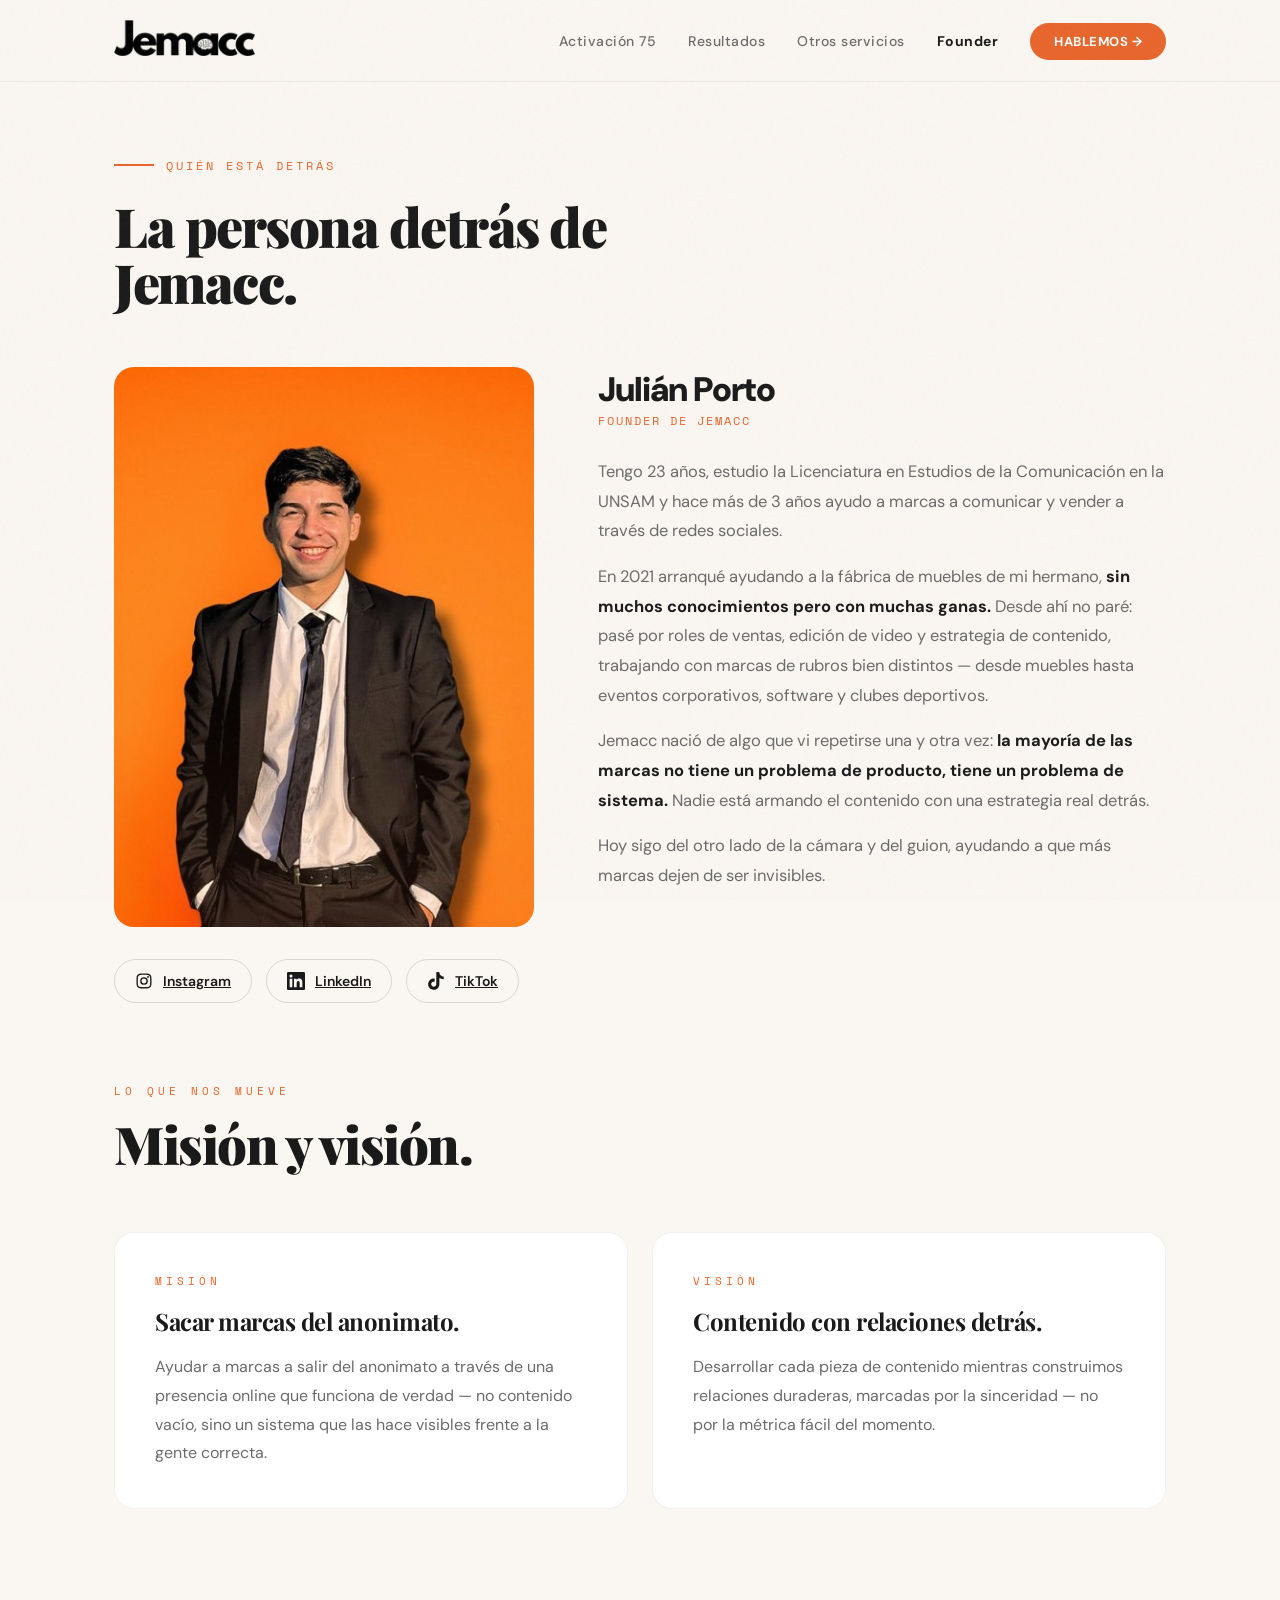
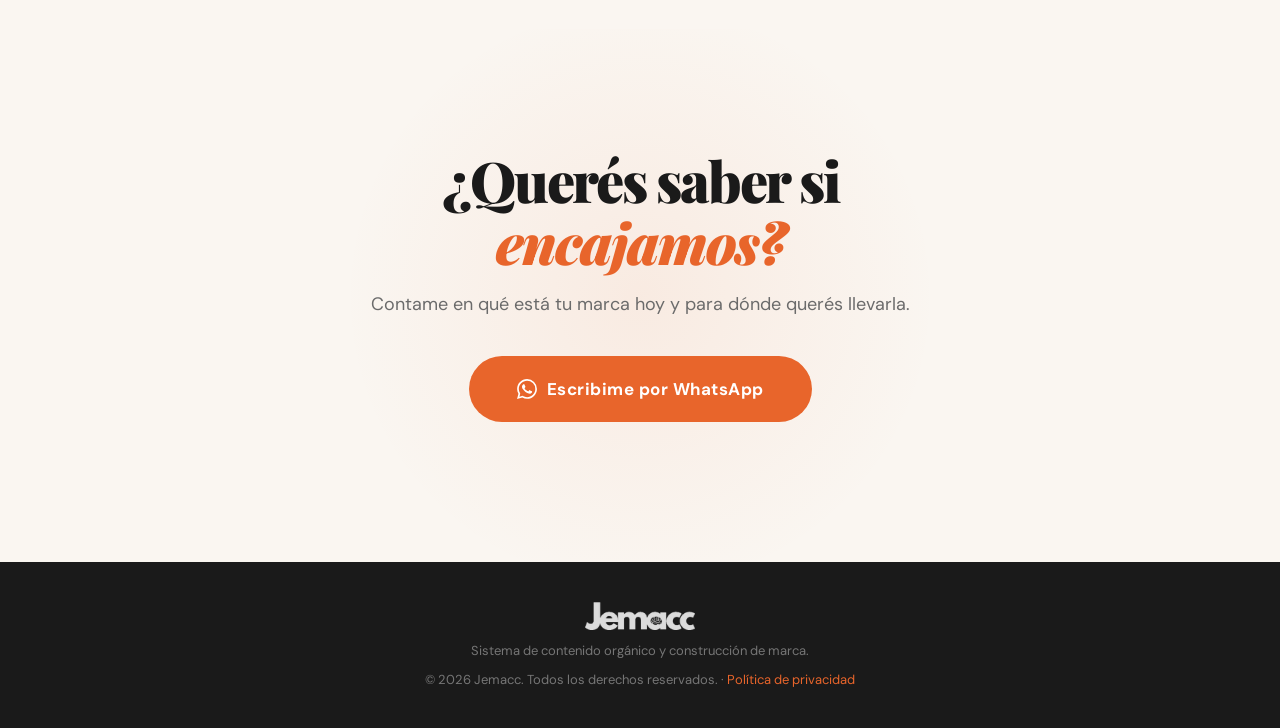
==== founder.html @ 732fe971 "Add files via upload" ====
<!DOCTYPE html>
<html lang="es">
<head>
<meta charset="UTF-8">
<meta name="viewport" content="width=device-width, initial-scale=1.0">
<title>Founder — Jemacc</title>
<meta name="description" content="Quién está detrás de Jemacc: misión, visión y redes del founder.">
<link href="https://fonts.googleapis.com/css2?family=Playfair+Display:ital,wght@0,400;0,700;0,900;1,400;1,700&family=DM+Sans:ital,wght@0,400;0,500;0,700;1,400&family=Space+Mono:wght@400;700&display=swap" rel="stylesheet">
<style>
:root {
  --orange: #E8652B;
  --orange-light: #F4945E;
  --orange-glow: #FFB088;
  --cream: #FAF6F1;
  --cream-dark: #F0EBE3;
  --black: #1A1A1A;
  --gray: #6B6B6B;
  --gray-light: #A3A3A3;
  --white: #FFFFFF;
}

* { margin: 0; padding: 0; box-sizing: border-box; }

html { scroll-behavior: smooth; }

body {
  font-family: 'DM Sans', sans-serif;
  background: var(--cream);
  color: var(--black);
  overflow-x: hidden;
  -webkit-font-smoothing: antialiased;
}

/* NOISE TEXTURE OVERLAY */
body::before {
  content: '';
  position: fixed;
  top: 0; left: 0; right: 0; bottom: 0;
  background-image: url("data:image/svg+xml,%3Csvg viewBox='0 0 256 256' xmlns='http://www.w3.org/2000/svg'%3E%3Cfilter id='noise'%3E%3CfeTurbulence type='fractalNoise' baseFrequency='0.9' numOctaves='4' stitchTiles='stitch'/%3E%3C/filter%3E%3Crect width='100%25' height='100%25' filter='url(%23noise)' opacity='0.03'/%3E%3C/svg%3E");
  pointer-events: none;
  z-index: 9999;
}

/* TYPOGRAPHY */
h1, h2, h3, h4 { font-family: 'Playfair Display', serif; }
.mono { font-family: 'Space Mono', monospace; }

/* CONTAINER */
.container {
  max-width: 1100px;
  margin: 0 auto;
  padding: 0 24px;
}

/* NAVIGATION */
nav {
  position: fixed;
  top: 0; left: 0; right: 0;
  z-index: 1000;
  padding: 20px 0;
  background: rgba(250, 246, 241, 0.85);
  backdrop-filter: blur(20px);
  -webkit-backdrop-filter: blur(20px);
  border-bottom: 1px solid rgba(26,26,26,0.06);
  transition: all 0.3s ease;
}

nav .container {
  display: flex;
  justify-content: space-between;
  align-items: center;
}

.logo {
  font-family: 'Space Mono', monospace;
  font-size: 20px;
  font-weight: 700;
  letter-spacing: 3px;
  text-transform: uppercase;
  color: var(--black);
}

.logo span { color: var(--orange); }

.nav-links {
  display: flex;
  gap: 32px;
  align-items: center;
  list-style: none;
}

.nav-links a {
  font-size: 14px;
  font-weight: 500;
  color: var(--gray);
  text-decoration: none;
  letter-spacing: 0.5px;
  transition: color 0.3s;
}

.nav-links a:hover { color: var(--black); }

.nav-cta {
  background: var(--orange) !important;
  color: var(--white) !important;
  padding: 10px 24px;
  border-radius: 100px;
  font-weight: 700 !important;
  font-size: 13px !important;
  letter-spacing: 0.5px;
  transition: all 0.3s ease !important;
  text-transform: uppercase;
}

.nav-cta:hover {
  background: var(--black) !important;
  transform: translateY(-1px);
}

/* MOBILE NAV */
.nav-toggle {
  display: none;
  background: none;
  border: none;
  cursor: pointer;
  padding: 8px;
}

.nav-toggle span {
  display: block;
  width: 24px;
  height: 2px;
  background: var(--black);
  margin: 5px 0;
  transition: all 0.3s;
}

/* HERO */
.hero {
  min-height: 100vh;
  display: flex;
  align-items: center;
  padding-top: 100px;
  position: relative;
  overflow: hidden;
}

.hero-content {
  position: relative;
  z-index: 2;
  max-width: 720px;
}

.hero-tag {
  font-family: 'Space Mono', monospace;
  font-size: 12px;
  letter-spacing: 3px;
  text-transform: uppercase;
  color: var(--orange);
  margin-bottom: 24px;
  display: inline-flex;
  align-items: center;
  gap: 12px;
}

.hero-tag::before {
  content: '';
  width: 40px;
  height: 2px;
  background: var(--orange);
}

.hero h1 {
  font-size: clamp(42px, 6vw, 72px);
  font-weight: 900;
  line-height: 1.05;
  letter-spacing: -2px;
  margin-bottom: 28px;
  color: var(--black);
}

.hero h1 em {
  font-style: italic;
  color: var(--orange);
  position: relative;
}

.hero-sub {
  font-size: 19px;
  line-height: 1.7;
  color: var(--gray);
  max-width: 540px;
  margin-bottom: 40px;
}

.hero-cta-group {
  display: flex;
  gap: 16px;
  align-items: center;
  flex-wrap: wrap;
}

.btn-primary {
  display: inline-flex;
  align-items: center;
  gap: 10px;
  background: var(--orange);
  color: var(--white);
  padding: 18px 36px;
  border-radius: 100px;
  font-size: 15px;
  font-weight: 700;
  text-decoration: none;
  letter-spacing: 0.5px;
  transition: all 0.35s cubic-bezier(0.25, 0.46, 0.45, 0.94);
  border: none;
  cursor: pointer;
}

.btn-primary:hover {
  background: var(--black);
  transform: translateY(-2px);
  box-shadow: 0 12px 40px rgba(232, 101, 43, 0.25);
}

.btn-secondary {
  display: inline-flex;
  align-items: center;
  gap: 8px;
  color: var(--gray);
  font-size: 14px;
  font-weight: 500;
  text-decoration: none;
  transition: color 0.3s;
}

.btn-secondary:hover { color: var(--black); }

/* HERO DECORATIVE */
.hero-deco {
  position: absolute;
  right: -60px;
  top: 50%;
  transform: translateY(-50%);
  width: 480px;
  height: 580px;
  z-index: 1;
}

.hero-deco-circle {
  width: 400px;
  height: 400px;
  border-radius: 50%;
  background: linear-gradient(135deg, var(--orange-glow) 0%, var(--orange) 50%, #C84B1A 100%);
  position: absolute;
  top: 50%;
  left: 50%;
  transform: translate(-50%, -50%);
  opacity: 0.12;
  filter: blur(60px);
}

.hero-halftone {
  position: absolute;
  right: 0;
  top: 90px;
  width: 320px;
  height: 320px;
  background: radial-gradient(circle, var(--orange) 1px, transparent 1px);
  background-size: 8px 8px;
  opacity: 0.08;
  border-radius: 50%;
}

/* MARQUEE STRIP */
.marquee-strip {
  padding: 20px 0;
  background: var(--black);
  overflow: hidden;
  margin-top: -1px;
}

.marquee-track {
  display: flex;
  animation: marquee 30s linear infinite;
  width: max-content;
}

.marquee-item {
  font-family: 'Space Mono', monospace;
  font-size: 13px;
  letter-spacing: 2px;
  text-transform: uppercase;
  color: rgba(255,255,255,0.5);
  white-space: nowrap;
  padding: 0 40px;
  display: flex;
  align-items: center;
  gap: 40px;
}

.marquee-item .dot {
  width: 6px;
  height: 6px;
  background: var(--orange);
  border-radius: 50%;
  flex-shrink: 0;
}

@keyframes marquee {
  0% { transform: translateX(0); }
  100% { transform: translateX(-50%); }
}

/* SECTION STYLES */
section {
  padding: 120px 0;
}

.section-tag {
  font-family: 'Space Mono', monospace;
  font-size: 11px;
  letter-spacing: 4px;
  text-transform: uppercase;
  color: var(--orange);
  margin-bottom: 16px;
}

.section-title {
  font-size: clamp(32px, 4.5vw, 52px);
  font-weight: 900;
  line-height: 1.1;
  letter-spacing: -1.5px;
  margin-bottom: 20px;
}

.section-subtitle {
  font-size: 18px;
  color: var(--gray);
  line-height: 1.7;
  max-width: 560px;
}

/* VIDEO SECTION */
.video-section {
  padding: 100px 0;
  background: var(--cream);
}
.video-wrapper {
  position: relative;
  width: 100%;
  max-width: 900px;
  margin: 0 auto;
  border-radius: 16px;
  overflow: hidden;
  box-shadow: 0 20px 60px rgba(26,26,26,0.12);
  aspect-ratio: 16/9;
}
.video-wrapper iframe {
  position: absolute;
  top: 0;
  left: 0;
  width: 100%;
  height: 100%;
  border: none;
}
.video-section .section-tag {
  text-align: center;
}
.video-section .section-title {
  text-align: center;
  margin-bottom: 40px;
}

/* PROBLEMA SECTION */
.problema {
  background: var(--white);
  position: relative;
}

.problema-grid {
  display: grid;
  grid-template-columns: 1fr 1fr;
  gap: 80px;
  align-items: center;
  margin-top: 60px;
}

.problema-list {
  list-style: none;
  display: flex;
  flex-direction: column;
  gap: 24px;
}

.problema-list li {
  display: flex;
  align-items: flex-start;
  gap: 16px;
  font-size: 17px;
  line-height: 1.6;
  color: var(--black);
}

.problema-list .icon {
  width: 32px;
  height: 32px;
  background: rgba(232, 101, 43, 0.08);
  border-radius: 8px;
  display: flex;
  align-items: center;
  justify-content: center;
  flex-shrink: 0;
  margin-top: 2px;
  color: var(--orange);
  font-size: 16px;
}

.problema-visual {
  position: relative;
  height: 460px;
  border-radius: 20px;
  overflow: hidden;
  background: linear-gradient(160deg, var(--cream) 0%, var(--cream-dark) 100%);
  display: flex;
  align-items: center;
  justify-content: center;
}

.problema-visual-inner {
  text-align: center;
  padding: 40px;
}

.big-stat {
  font-family: 'Playfair Display', serif;
  font-size: 120px;
  font-weight: 900;
  color: var(--orange);
  line-height: 1;
  letter-spacing: -5px;
}

.big-stat-label {
  font-size: 16px;
  color: var(--gray);
  margin-top: 12px;
  line-height: 1.5;
}

/* SOLUTION - CÓMO SE DAN LOS 75 DÍAS */
.sistema {
  position: relative;
}

.sistema-cards {
  display: grid;
  grid-template-columns: repeat(3, 1fr);
  gap: 24px;
  margin-top: 60px;
}

.sistema-card {
  background: var(--white);
  border-radius: 20px;
  padding: 40px 32px;
  position: relative;
  overflow: hidden;
  transition: all 0.4s cubic-bezier(0.25, 0.46, 0.45, 0.94);
  border: 1px solid rgba(26,26,26,0.06);
}

.sistema-card:hover {
  transform: translateY(-4px);
  box-shadow: 0 20px 60px rgba(232, 101, 43, 0.08);
  border-color: rgba(232, 101, 43, 0.15);
}

.sistema-card-number {
  font-family: 'Playfair Display', serif;
  font-size: 64px;
  font-weight: 900;
  color: rgba(232, 101, 43, 0.08);
  position: absolute;
  top: -8px;
  right: 16px;
  line-height: 1;
}

.sistema-card-icon {
  width: 56px;
  height: 56px;
  border-radius: 16px;
  display: flex;
  align-items: center;
  justify-content: center;
  margin-bottom: 24px;
  font-size: 24px;
}

.sistema-card:nth-child(1) .sistema-card-icon { background: rgba(232, 101, 43, 0.1); }
.sistema-card:nth-child(2) .sistema-card-icon { background: rgba(26, 26, 26, 0.06); }
.sistema-card:nth-child(3) .sistema-card-icon { background: rgba(232, 101, 43, 0.1); }

.sistema-card h3 {
  font-size: 24px;
  font-weight: 700;
  margin-bottom: 14px;
  letter-spacing: -0.5px;
}

.sistema-card p {
  font-size: 15px;
  line-height: 1.7;
  color: var(--gray);
}

/* QUE INCLUYE */
.incluye {
  background: var(--black);
  color: var(--white);
  position: relative;
  overflow: hidden;
}

.incluye .section-tag { color: var(--orange-light); }
.incluye .section-subtitle { color: rgba(255,255,255,0.5); }

.incluye-grid {
  display: grid;
  grid-template-columns: 1fr 1fr;
  gap: 20px;
  margin-top: 60px;
}

.incluye-item {
  padding: 32px;
  border-radius: 16px;
  background: rgba(255,255,255,0.04);
  border: 1px solid rgba(255,255,255,0.06);
  transition: all 0.3s ease;
}

.incluye-item:hover {
  background: rgba(255,255,255,0.07);
  border-color: rgba(232, 101, 43, 0.3);
}

.incluye-item h4 {
  font-size: 18px;
  font-weight: 700;
  margin-bottom: 10px;
  display: flex;
  align-items: center;
  gap: 12px;
}

.incluye-item h4 span {
  color: var(--orange);
}

.incluye-item p {
  font-size: 14px;
  line-height: 1.7;
  color: rgba(255,255,255,0.45);
}

.incluye-bg-text {
  position: absolute;
  bottom: -40px;
  right: -20px;
  font-family: 'Playfair Display', serif;
  font-size: 280px;
  font-weight: 900;
  color: rgba(255,255,255,0.02);
  line-height: 1;
  pointer-events: none;
  letter-spacing: -10px;
}

/* RESULTADOS */
.resultados {
  background: var(--white);
}

.resultados-grid {
  display: grid;
  grid-template-columns: 1fr 1fr;
  gap: 32px;
  margin-top: 60px;
}

.resultado-card {
  padding: 40px;
  border-radius: 20px;
  background: var(--cream);
  border: 1px solid rgba(26,26,26,0.04);
  position: relative;
  overflow: hidden;
  transition: all 0.3s ease;
}

.resultado-card:hover {
  transform: translateY(-2px);
  box-shadow: 0 12px 40px rgba(0,0,0,0.06);
}

.resultado-card-tag {
  font-family: 'Space Mono', monospace;
  font-size: 11px;
  letter-spacing: 2px;
  text-transform: uppercase;
  color: var(--orange);
  margin-bottom: 16px;
}

.resultado-card h3 {
  font-size: 22px;
  font-weight: 700;
  margin-bottom: 14px;
  letter-spacing: -0.5px;
  line-height: 1.3;
}

.resultado-card p {
  font-size: 15px;
  line-height: 1.7;
  color: var(--gray);
}

.resultado-card .resultado-metric {
  margin-top: 20px;
  padding-top: 20px;
  border-top: 1px solid rgba(26,26,26,0.08);
  display: flex;
  align-items: baseline;
  gap: 8px;
}

.resultado-metric strong {
  font-family: 'Playfair Display', serif;
  font-size: 36px;
  font-weight: 900;
  color: var(--orange);
  letter-spacing: -1px;
}

.resultado-metric span {
  font-size: 14px;
  color: var(--gray);
}

.resultado-reels {
  display: grid;
  grid-template-columns: 1fr 1fr;
  gap: 32px;
  margin-top: 40px;
}

.resultado-reel-card {
  background: var(--cream);
  border-radius: 20px;
  padding: 24px;
  border: 1px solid rgba(26,26,26,0.06);
  display: flex;
  flex-direction: column;
  align-items: center;
}

.resultado-reel-card iframe,
.resultado-reel-card blockquote { width: 100%; max-width: 340px; margin: 0 auto; }

/* DESPUES SECTION */
.despues {
  position: relative;
}

.despues-flex {
  display: flex;
  gap: 80px;
  margin-top: 60px;
  align-items: flex-start;
}

.despues-col {
  flex: 1;
}

.despues-item {
  display: flex;
  gap: 20px;
  padding: 24px 0;
  border-bottom: 1px solid rgba(26,26,26,0.06);
}

.despues-item:last-child { border-bottom: none; }

.despues-icon {
  width: 40px;
  height: 40px;
  background: var(--orange);
  border-radius: 50%;
  display: flex;
  align-items: center;
  justify-content: center;
  flex-shrink: 0;
  color: white;
  font-size: 18px;
}

.despues-item h4 {
  font-family: 'DM Sans', sans-serif;
  font-size: 16px;
  font-weight: 700;
  margin-bottom: 6px;
}

.despues-item p {
  font-size: 14px;
  color: var(--gray);
  line-height: 1.6;
}

/* PARA QUIEN */
.para-quien {
  background: var(--white);
}

.para-quien-grid {
  display: grid;
  grid-template-columns: 1fr 1fr;
  gap: 40px;
  margin-top: 60px;
}

.para-quien-box {
  padding: 40px;
  border-radius: 20px;
}

.para-quien-box.si {
  background: rgba(232, 101, 43, 0.04);
  border: 1px solid rgba(232, 101, 43, 0.12);
}

.para-quien-box.no {
  background: var(--cream);
  border: 1px solid rgba(26,26,26,0.06);
}

.para-quien-box h3 {
  font-size: 24px;
  font-weight: 700;
  margin-bottom: 24px;
  letter-spacing: -0.5px;
}

.para-quien-box.si h3 { color: var(--orange); }
.para-quien-box.no h3 { color: var(--gray-light); }

.para-quien-list {
  list-style: none;
  display: flex;
  flex-direction: column;
  gap: 16px;
}

.para-quien-list li {
  font-size: 15px;
  line-height: 1.6;
  display: flex;
  gap: 12px;
  align-items: flex-start;
}

.para-quien-list li::before {
  content: '→';
  color: var(--orange);
  font-weight: 700;
  flex-shrink: 0;
}

.para-quien-box.no .para-quien-list li::before {
  content: '✕';
  color: var(--gray-light);
}

/* SOBRE MI */
.sobre-mi {
  position: relative;
}

.sobre-mi-content {
  display: grid;
  grid-template-columns: 1fr 1.4fr;
  gap: 80px;
  align-items: center;
  margin-top: 60px;
}

.sobre-mi-photo {
  width: 100%;
  aspect-ratio: 3/4;
  border-radius: 20px;
  background: linear-gradient(160deg, var(--cream-dark) 0%, var(--cream) 100%);
  position: relative;
  overflow: hidden;
  display: flex;
  align-items: center;
  justify-content: center;
}

.sobre-mi-photo-placeholder {
  font-family: 'Space Mono', monospace;
  font-size: 12px;
  color: var(--gray-light);
  text-align: center;
  letter-spacing: 1px;
  text-transform: uppercase;
}

.sobre-mi-photo::after {
  content: '';
  position: absolute;
  bottom: 0;
  left: 0;
  right: 0;
  height: 60%;
  background: linear-gradient(to top, rgba(232,101,43,0.08), transparent);
}

.sobre-mi-text h3 {
  font-size: 36px;
  font-weight: 900;
  margin-bottom: 24px;
  letter-spacing: -1px;
}

.sobre-mi-text p {
  font-size: 16px;
  line-height: 1.8;
  color: var(--gray);
  margin-bottom: 16px;
}

.sobre-mi-text p strong {
  color: var(--black);
}

/* VOS SECTION (inspired by Peakk) */
.vos-card {
  margin-top: 60px;
  padding: 60px;
  border-radius: 24px;
  background: linear-gradient(135deg, rgba(232,101,43,0.04) 0%, rgba(232,101,43,0.01) 100%);
  border: 1px solid rgba(232,101,43,0.1);
  position: relative;
  overflow: hidden;
}

.vos-card::before {
  content: '"';
  font-family: 'Playfair Display', serif;
  font-size: 200px;
  color: rgba(232,101,43,0.06);
  position: absolute;
  top: -30px;
  right: 40px;
  line-height: 1;
}

.vos-card h3 {
  font-size: 28px;
  font-weight: 700;
  margin-bottom: 24px;
  letter-spacing: -0.5px;
}

.vos-card p {
  font-size: 17px;
  line-height: 1.8;
  color: var(--gray);
  max-width: 700px;
}

.vos-card p strong { color: var(--black); }

/* FAQ */
.faq {
  background: var(--white);
}

.faq-list {
  max-width: 720px;
  margin: 60px auto 0;
}

.faq-item {
  border-bottom: 1px solid rgba(26,26,26,0.08);
}

.faq-question {
  width: 100%;
  background: none;
  border: none;
  padding: 28px 0;
  font-family: 'DM Sans', sans-serif;
  font-size: 17px;
  font-weight: 700;
  color: var(--black);
  text-align: left;
  cursor: pointer;
  display: flex;
  justify-content: space-between;
  align-items: center;
  gap: 20px;
  transition: color 0.3s;
}

.faq-question:hover { color: var(--orange); }

.faq-question .faq-toggle {
  width: 32px;
  height: 32px;
  border-radius: 50%;
  background: var(--cream);
  display: flex;
  align-items: center;
  justify-content: center;
  flex-shrink: 0;
  font-size: 18px;
  transition: all 0.3s;
  color: var(--orange);
}

.faq-item.active .faq-toggle {
  background: var(--orange);
  color: var(--white);
  transform: rotate(45deg);
}

.faq-answer {
  max-height: 0;
  overflow: hidden;
  transition: max-height 0.4s ease, padding 0.4s ease;
}

.faq-item.active .faq-answer {
  max-height: 300px;
  padding-bottom: 28px;
}

.faq-answer p {
  font-size: 15px;
  line-height: 1.8;
  color: var(--gray);
  padding-right: 52px;
}

/* CTA FINAL */
.cta-final {
  text-align: center;
  padding: 120px 0 140px;
  position: relative;
  overflow: hidden;
}

.cta-final::before {
  content: '';
  position: absolute;
  top: 50%;
  left: 50%;
  transform: translate(-50%, -50%);
  width: 600px;
  height: 600px;
  background: radial-gradient(circle, rgba(232,101,43,0.08), transparent 70%);
  border-radius: 50%;
  pointer-events: none;
}

.cta-final h2 {
  font-size: clamp(36px, 5vw, 56px);
  font-weight: 900;
  letter-spacing: -2px;
  line-height: 1.1;
  margin-bottom: 20px;
  position: relative;
  z-index: 2;
}

.cta-final h2 em {
  font-style: italic;
  color: var(--orange);
}

.cta-final p {
  font-size: 18px;
  color: var(--gray);
  margin-bottom: 40px;
  position: relative;
  z-index: 2;
}

.cta-final .btn-primary {
  font-size: 17px;
  padding: 22px 48px;
  position: relative;
  z-index: 2;
}

.cta-whatsapp-icon {
  width: 20px;
  height: 20px;
}

/* FOOTER */
footer {
  background: var(--black);
  color: rgba(255,255,255,0.4);
  padding: 40px 0;
  text-align: center;
  font-size: 13px;
}

footer a {
  color: var(--orange);
  text-decoration: none;
}

/* DECORATIVE ELEMENTS */
.deco-line {
  width: 60px;
  height: 3px;
  background: var(--orange);
  margin-bottom: 24px;
}

/* HALFTONE DECO SVGs */
.halftone-deco {
  position: absolute;
  opacity: 0.04;
  pointer-events: none;
}

/* SCROLL ANIMATIONS */
.fade-up {
  opacity: 0;
  transform: translateY(30px);
  transition: all 0.8s cubic-bezier(0.25, 0.46, 0.45, 0.94);
}

.fade-up.visible {
  opacity: 1;
  transform: translateY(0);
}

/* RESPONSIVE */
@media (max-width: 768px) {
  .nav-links { display: none; }
  .nav-toggle { display: block; }
  
  nav.nav-open .nav-links {
    display: flex;
    flex-direction: column;
    position: absolute;
    top: 100%;
    left: 0;
    right: 0;
    background: var(--cream);
    padding: 24px;
    border-bottom: 1px solid rgba(26,26,26,0.06);
    gap: 16px;
  }
  
  .hero { min-height: auto; padding: 140px 0 80px; }
  .hero-deco { display: none; }
  
  section { padding: 80px 0; }
  
  .problema-grid,
  .incluye-grid,
  .resultados-grid,
  .resultado-reels,
  .para-quien-grid,
  .sobre-mi-content {
    grid-template-columns: 1fr;
    gap: 40px;
  }
  
  .sistema-cards {
    grid-template-columns: 1fr;
    gap: 16px;
  }
  
  .despues-flex {
    flex-direction: column;
    gap: 0;
  }
  
  .hero-cta-group { flex-direction: column; align-items: flex-start; }
  
  .vos-card { padding: 32px; }
  
  .sobre-mi-photo { max-height: 360px; }
}

/* ================= FOUNDER PAGE ================= */
.founder-hero { padding: 150px 0 60px; }
.founder-layout {
  display: grid;
  grid-template-columns: 0.85fr 1.15fr;
  gap: 64px;
  align-items: start;
  margin-top: 56px;
}
.founder-photo {
  width: 100%;
  aspect-ratio: 3/4;
  border-radius: 20px;
  overflow: hidden;
  background: linear-gradient(160deg, var(--cream-dark) 0%, var(--cream) 100%);
  position: relative;
}
.founder-photo::after {
  content: '';
  position: absolute; bottom: 0; left: 0; right: 0; height: 55%;
  background: linear-gradient(to top, rgba(232,101,43,0.1), transparent);
}
.founder-photo img { width: 100%; height: 100%; object-fit: cover; object-position: center top; }
.founder-name { font-size: 34px; font-weight: 900; letter-spacing: -1px; margin-bottom: 6px; }
.founder-role { font-family: 'Space Mono', monospace; font-size: 12px; letter-spacing: 2px; text-transform: uppercase; color: var(--orange); margin-bottom: 28px; display: block; }
.founder-bio p { font-size: 16.5px; line-height: 1.8; color: var(--gray); margin-bottom: 16px; }
.founder-bio strong { color: var(--black); }

.founder-socials { display: flex; gap: 14px; margin-top: 32px; }
.founder-social-link {
  display: inline-flex; align-items: center; gap: 10px;
  padding: 12px 20px;
  border-radius: 100px;
  border: 1px solid rgba(26,26,26,0.14);
  font-size: 14px; font-weight: 600; color: var(--black);
  transition: all 0.3s;
}
.founder-social-link svg { width: 18px; height: 18px; }
.founder-social-link:hover { background: var(--orange); border-color: var(--orange); color: var(--white); }

.mv-grid { display: grid; grid-template-columns: 1fr 1fr; gap: 24px; margin-top: 60px; }
.mv-card {
  background: var(--white);
  border-radius: 20px;
  padding: 40px;
  border: 1px solid rgba(26,26,26,0.06);
}
.mv-card .section-tag { margin-bottom: 16px; }
.mv-card h3 { font-size: 24px; font-weight: 700; margin-bottom: 16px; letter-spacing: -0.5px; }
.mv-card p { font-size: 16px; line-height: 1.8; color: var(--gray); }

@media (max-width: 768px) {
  .founder-layout, .mv-grid { grid-template-columns: 1fr; gap: 36px; }
  .founder-hero { padding: 120px 0 40px; }
}

</style>
</head>
<body>
<nav id="navbar">
  <div class="container">
    <a href="index.html" class="logo-img"><img src="[data-uri]" alt="Jemacc" style="height:36px; width:auto;"></a>
    <ul class="nav-links">
      <li><a href="index.html">Activación 75</a></li>
      <li><a href="index.html#resultados">Resultados</a></li>
      <li><a href="otros-servicios.html">Otros servicios</a></li>
      <li><a href="founder.html" style="color:var(--black); font-weight:700;">Founder</a></li>
      <li><a href="https://wa.me/5491123866421?text=Hola%2C%20quiero%20info%20sobre%20Activaci%C3%B3n%2075" class="nav-cta" target="_blank">Hablemos →</a></li>
    </ul>
    <button class="nav-toggle" onclick="document.getElementById('navbar').classList.toggle('nav-open')" aria-label="Menu">
      <span></span><span></span><span></span>
    </button>
  </div>
</nav>
<!-- HERO -->
<section class="hero founder-hero" style="min-height:auto;">
  <div class="container">
    <div class="fade-up">
      <div class="hero-tag">Quién está detrás</div>
      <h1 style="font-size:clamp(34px,4.6vw,54px); font-weight:900; letter-spacing:-1.5px; max-width:680px;">La persona detrás de Jemacc.</h1>
    </div>
    <div class="founder-layout fade-up">
      <div>
        <div class="founder-photo">
          <img src="[data-uri]" alt="Julián Porto">
        </div>
        <div class="founder-socials">
          <a href="https://www.instagram.com/julianporto_/" class="founder-social-link" target="_blank" rel="noopener">
            <svg viewBox="0 0 24 24" fill="currentColor"><path d="M12 2c-2.716 0-3.056.012-4.123.06-1.064.049-1.791.218-2.427.465a4.902 4.902 0 00-1.772 1.153A4.902 4.902 0 002.525 5.45c-.247.636-.416 1.363-.465 2.427C2.012 8.944 2 9.284 2 12s.012 3.056.06 4.123c.049 1.064.218 1.791.465 2.427a4.902 4.902 0 001.153 1.772 4.902 4.902 0 001.772 1.153c.636.247 1.363.416 2.427.465C8.944 21.988 9.284 22 12 22s3.056-.012 4.123-.06c1.064-.049 1.791-.218 2.427-.465a4.902 4.902 0 001.772-1.153 4.902 4.902 0 001.153-1.772c.247-.636.416-1.363.465-2.427.048-1.067.06-1.407.06-4.123s-.012-3.056-.06-4.123c-.049-1.064-.218-1.791-.465-2.427a4.902 4.902 0 00-1.153-1.772A4.902 4.902 0 0018.55 2.525c-.636-.247-1.363-.416-2.427-.465C15.056 2.012 14.716 2 12 2zm0 1.802c2.67 0 2.987.01 4.042.059.976.045 1.505.207 1.858.344.467.182.8.399 1.15.748.35.35.566.683.748 1.15.137.353.3.882.344 1.858.048 1.055.058 1.372.058 4.042s-.01 2.987-.058 4.042c-.045.976-.207 1.505-.344 1.858a3.09 3.09 0 01-.748 1.15 3.09 3.09 0 01-1.15.748c-.353.137-.882.3-1.858.344-1.054.048-1.371.058-4.042.058s-2.987-.01-4.042-.058c-.976-.045-1.505-.207-1.858-.344a3.098 3.098 0 01-1.15-.748 3.098 3.098 0 01-.748-1.15c-.137-.353-.3-.882-.344-1.858-.048-1.055-.059-1.372-.059-4.042s.01-2.987.059-4.042c.045-.976.207-1.505.344-1.858.182-.467.399-.8.748-1.15.35-.35.683-.566 1.15-.748.353-.137.882-.3 1.858-.344 1.055-.048 1.372-.059 4.042-.059zm0 3.063a5.135 5.135 0 100 10.27 5.135 5.135 0 000-10.27zm0 8.468a3.333 3.333 0 110-6.666 3.333 3.333 0 010 6.666zm6.538-8.671a1.2 1.2 0 11-2.4 0 1.2 1.2 0 012.4 0z"/></svg>
            Instagram
          </a>
          <a href="https://www.linkedin.com/in/julian-porto-pettinicchi-1460ab222/" class="founder-social-link" target="_blank" rel="noopener">
            <svg viewBox="0 0 24 24" fill="currentColor"><path d="M20.447 20.452h-3.554v-5.569c0-1.328-.027-3.037-1.852-3.037-1.853 0-2.136 1.445-2.136 2.939v5.667H9.351V9h3.414v1.561h.046c.477-.9 1.637-1.85 3.37-1.85 3.601 0 4.267 2.37 4.267 5.455v6.286zM5.337 7.433a2.062 2.062 0 11.001-4.124 2.062 2.062 0 01-.001 4.124zM7.114 20.452H3.558V9h3.556v11.452zM22.225 0H1.771C.792 0 0 .774 0 1.729v20.542C0 23.227.792 24 1.771 24h20.451C23.2 24 24 23.227 24 22.271V1.729C24 .774 23.2 0 22.222 0h.003z"/></svg>
            LinkedIn
          </a>
          <a href="https://www.tiktok.com/@julianporto_" class="founder-social-link" target="_blank" rel="noopener">
            <svg viewBox="0 0 24 24" fill="currentColor"><path d="M12.75.02c1.2-.02 2.4-.01 3.59-.02.08 1.53.63 3.09 1.75 4.17 1.12 1.11 2.7 1.62 4.24 1.79v3.83c-1.44-.05-2.89-.35-4.2-.97-.57-.26-1.1-.59-1.62-.93-.01 2.92.01 5.84-.02 8.75-.08 1.4-.54 2.79-1.35 3.94-1.31 1.92-3.58 3.17-5.91 3.21-1.43.08-2.86-.31-4.08-1.03-2.02-1.19-3.44-3.37-3.65-5.71-.02-.5-.03-1-.01-1.49.18-1.9 1.12-3.72 2.58-4.96 1.66-1.44 3.98-2.13 6.15-1.72.02 1.41-.04 2.81-.04 4.22-.99-.32-2.15-.23-3.02.37-.63.41-1.11 1.04-1.36 1.75-.21.51-.15 1.07-.14 1.61.24 1.64 1.82 3.02 3.5 2.87 1.12-.01 2.19-.66 2.77-1.61.19-.33.4-.67.41-1.06.1-1.79.06-3.57.07-5.36.01-4.03-.01-8.05.02-12.07z"/></svg>
            TikTok
          </a>
        </div>
      </div>
      <div>
        <span class="founder-name">Julián Porto</span>
        <span class="founder-role">Founder de Jemacc</span>
        <div class="founder-bio">
          <p>Tengo 23 años, estudio la Licenciatura en Estudios de la Comunicación en la UNSAM y hace más de 3 años ayudo a marcas a comunicar y vender a través de redes sociales.</p>
          <p>En 2021 arranqué ayudando a la fábrica de muebles de mi hermano, <strong>sin muchos conocimientos pero con muchas ganas.</strong> Desde ahí no paré: pasé por roles de ventas, edición de video y estrategia de contenido, trabajando con marcas de rubros bien distintos — desde muebles hasta eventos corporativos, software y clubes deportivos.</p>
          <p>Jemacc nació de algo que vi repetirse una y otra vez: <strong>la mayoría de las marcas no tiene un problema de producto, tiene un problema de sistema.</strong> Nadie está armando el contenido con una estrategia real detrás.</p>
          <p>Hoy sigo del otro lado de la cámara y del guion, ayudando a que más marcas dejen de ser invisibles.</p>
        </div>
      </div>
    </div>
  </div>
</section>

<!-- MISIÓN Y VISIÓN -->
<section style="padding-top:20px;">
  <div class="container">
    <div class="fade-up">
      <div class="section-tag">Lo que nos mueve</div>
      <h2 class="section-title">Misión y visión.</h2>
    </div>
    <div class="mv-grid fade-up">
      <div class="mv-card">
        <div class="section-tag">Misión</div>
        <h3>Sacar marcas del anonimato.</h3>
        <p>Ayudar a marcas a salir del anonimato a través de una presencia online que funciona de verdad — no contenido vacío, sino un sistema que las hace visibles frente a la gente correcta.</p>
      </div>
      <div class="mv-card">
        <div class="section-tag">Visión</div>
        <h3>Contenido con relaciones detrás.</h3>
        <p>Desarrollar cada pieza de contenido mientras construimos relaciones duraderas, marcadas por la sinceridad — no por la métrica fácil del momento.</p>
      </div>
    </div>
  </div>
</section>

<!-- CTA FINAL -->
<section class="cta-final">
  <div class="container">
    <div class="fade-up">
      <h2>¿Querés saber si<br><em>encajamos?</em></h2>
      <p>Contame en qué está tu marca hoy y para dónde querés llevarla.</p>
      <a href="https://wa.me/5491123866421?text=Hola%2C%20quiero%20info%20sobre%20Activaci%C3%B3n%2075" class="btn-primary" target="_blank">
        <svg class="cta-whatsapp-icon" viewBox="0 0 24 24" fill="currentColor"><path d="M17.472 14.382c-.297-.149-1.758-.867-2.03-.967-.273-.099-.471-.148-.67.15-.197.297-.767.966-.94 1.164-.173.199-.347.223-.644.075-.297-.15-1.255-.463-2.39-1.475-.883-.788-1.48-1.761-1.653-2.059-.173-.297-.018-.458.13-.606.134-.133.298-.347.446-.52.149-.174.198-.298.298-.497.099-.198.05-.371-.025-.52-.075-.149-.669-1.612-.916-2.207-.242-.579-.487-.5-.669-.51-.173-.008-.371-.01-.57-.01-.198 0-.52.074-.792.372-.272.297-1.04 1.016-1.04 2.479 0 1.462 1.065 2.875 1.213 3.074.149.198 2.096 3.2 5.077 4.487.709.306 1.262.489 1.694.625.712.227 1.36.195 1.871.118.571-.085 1.758-.719 2.006-1.413.248-.694.248-1.289.173-1.413-.074-.124-.272-.198-.57-.347m-5.421 7.403h-.004a9.87 9.87 0 01-5.031-1.378l-.361-.214-3.741.982.998-3.648-.235-.374a9.86 9.86 0 01-1.51-5.26c.001-5.45 4.436-9.884 9.888-9.884 2.64 0 5.122 1.03 6.988 2.898a9.825 9.825 0 012.893 6.994c-.003 5.45-4.437 9.884-9.885 9.884m8.413-18.297A11.815 11.815 0 0012.05 0C5.495 0 .16 5.335.157 11.892c0 2.096.547 4.142 1.588 5.945L.057 24l6.305-1.654a11.882 11.882 0 005.683 1.448h.005c6.554 0 11.89-5.335 11.893-11.893a11.821 11.821 0 00-3.48-8.413z"/></svg>
        Escribime por WhatsApp
      </a>
    </div>
  </div>
</section>
<!-- FOOTER -->
<footer>
  <div class="container">
    <p style="margin-bottom:8px;"><img src="[data-uri]" alt="Jemacc" style="height:28px; width:auto; opacity:0.85;"></p>
    <p>Sistema de contenido orgánico y construcción de marca.</p>
    <p style="margin-top:12px;">© 2026 Jemacc. Todos los derechos reservados. · <a href="#">Política de privacidad</a></p>
  </div>
</footer>

<!-- INSTAGRAM EMBEDS -->
<script async src="//www.instagram.com/embed.js"></script>

<!-- SCROLL ANIMATIONS -->
<script>
const observer = new IntersectionObserver((entries) => {
  entries.forEach(entry => {
    if (entry.isIntersecting) {
      entry.target.classList.add('visible');
    }
  });
}, { threshold: 0.1, rootMargin: '0px 0px -40px 0px' });

document.querySelectorAll('.fade-up').forEach(el => observer.observe(el));

// Navbar scroll effect
let lastScroll = 0;
window.addEventListener('scroll', () => {
  const navbar = document.getElementById('navbar');
  const scroll = window.pageYOffset;
  if (scroll > 80) {
    navbar.style.padding = '12px 0';
  } else {
    navbar.style.padding = '20px 0';
  }
  lastScroll = scroll;
});
</script>

</body>
</html>
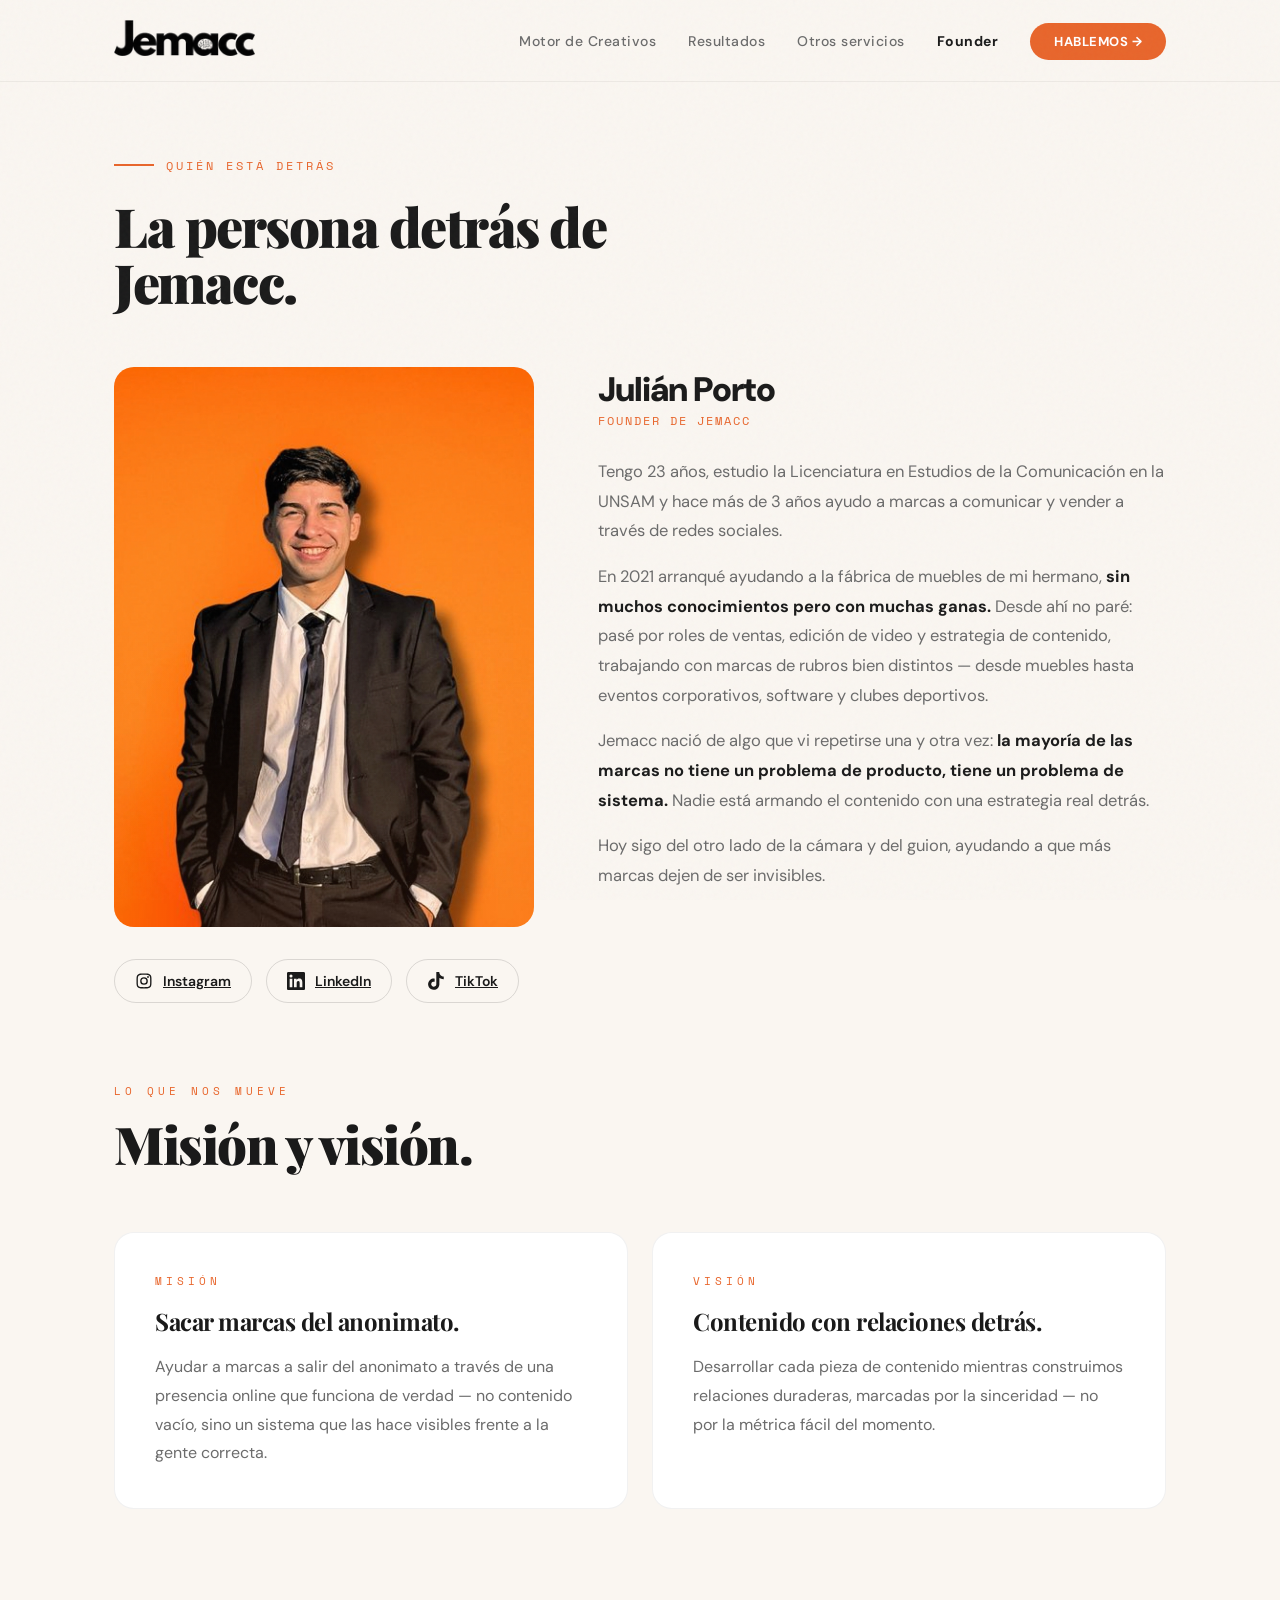
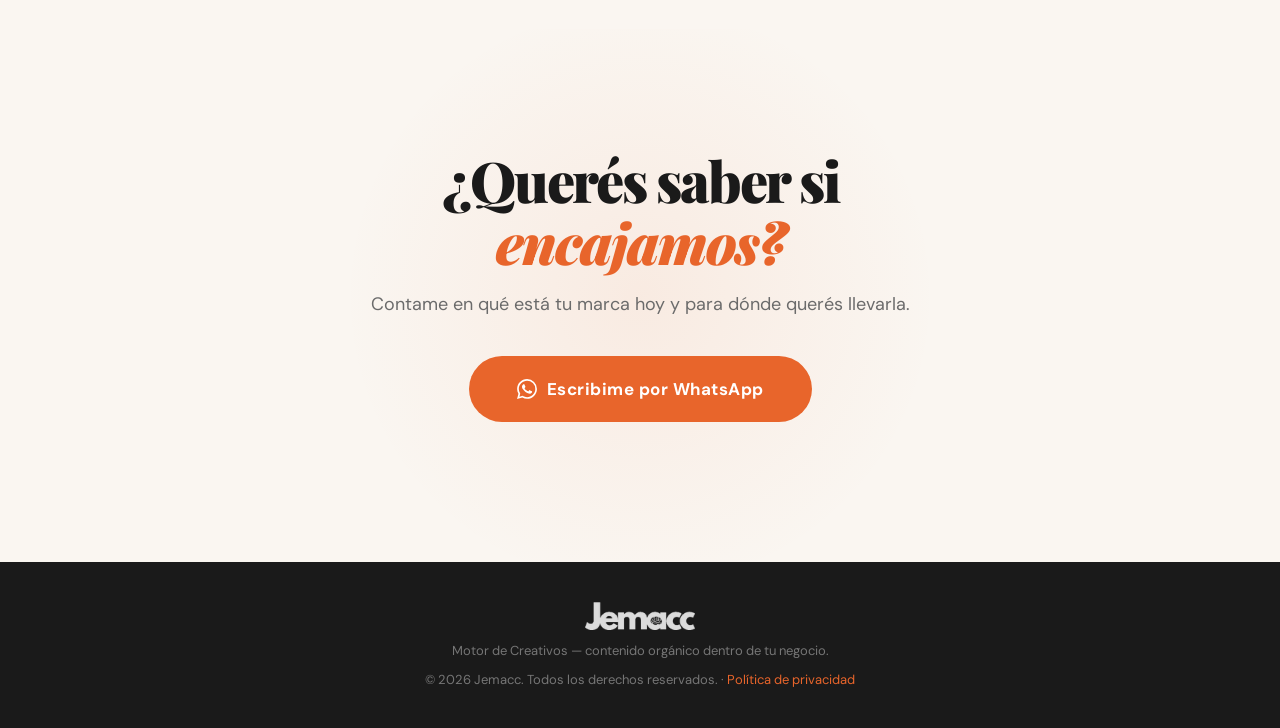
==== commit 7224a8c8: "Reemplazar Activacion 75 por Motor de Creativos en toda la landing Landing reescrita alrededor de Mo" ====
--- a/founder.html
+++ b/founder.html
@@ -448,7 +448,7 @@
   line-height: 1.5;
 }
 
-/* SOLUTION - CÓMO SE DAN LOS 75 DÍAS */
+/* SOLUTION - CÓMO FUNCIONA */
 .sistema {
   position: relative;
 }
@@ -1165,13 +1165,13 @@
 <body>
 <nav id="navbar">
   <div class="container">
-    <a href="index.html" class="logo-img"><img src="[data-uri]" alt="Jemacc" style="height:36px; width:auto;"></a>
+    <a href="/" class="logo-img"><img src="[data-uri]" alt="Jemacc" style="height:36px; width:auto;"></a>
     <ul class="nav-links">
-      <li><a href="index.html">Activación 75</a></li>
-      <li><a href="index.html#resultados">Resultados</a></li>
-      <li><a href="otros-servicios.html">Otros servicios</a></li>
-      <li><a href="founder.html" style="color:var(--black); font-weight:700;">Founder</a></li>
-      <li><a href="https://wa.me/5491123866421?text=Hola%2C%20quiero%20info%20sobre%20Activaci%C3%B3n%2075" class="nav-cta" target="_blank">Hablemos →</a></li>
+      <li><a href="/">Motor de Creativos</a></li>
+      <li><a href="/#resultados">Resultados</a></li>
+      <li><a href="/otros-servicios">Otros servicios</a></li>
+      <li><a href="/founder" style="color:var(--black); font-weight:700;">Founder</a></li>
+      <li><a href="https://wa.me/5491123866421?text=Hola%2C%20quiero%20agendar%20una%20llamada%20de%2020%20minutos%20sobre%20Motor%20de%20Creativos" class="nav-cta" target="_blank">Hablemos →</a></li>
     </ul>
     <button class="nav-toggle" onclick="document.getElementById('navbar').classList.toggle('nav-open')" aria-label="Menu">
       <span></span><span></span><span></span>
@@ -1247,7 +1247,7 @@
     <div class="fade-up">
       <h2>¿Querés saber si<br><em>encajamos?</em></h2>
       <p>Contame en qué está tu marca hoy y para dónde querés llevarla.</p>
-      <a href="https://wa.me/5491123866421?text=Hola%2C%20quiero%20info%20sobre%20Activaci%C3%B3n%2075" class="btn-primary" target="_blank">
+      <a href="https://wa.me/5491123866421?text=Hola%2C%20quiero%20agendar%20una%20llamada%20de%2020%20minutos%20sobre%20Motor%20de%20Creativos" class="btn-primary" target="_blank">
         <svg class="cta-whatsapp-icon" viewBox="0 0 24 24" fill="currentColor"><path d="M17.472 14.382c-.297-.149-1.758-.867-2.03-.967-.273-.099-.471-.148-.67.15-.197.297-.767.966-.94 1.164-.173.199-.347.223-.644.075-.297-.15-1.255-.463-2.39-1.475-.883-.788-1.48-1.761-1.653-2.059-.173-.297-.018-.458.13-.606.134-.133.298-.347.446-.52.149-.174.198-.298.298-.497.099-.198.05-.371-.025-.52-.075-.149-.669-1.612-.916-2.207-.242-.579-.487-.5-.669-.51-.173-.008-.371-.01-.57-.01-.198 0-.52.074-.792.372-.272.297-1.04 1.016-1.04 2.479 0 1.462 1.065 2.875 1.213 3.074.149.198 2.096 3.2 5.077 4.487.709.306 1.262.489 1.694.625.712.227 1.36.195 1.871.118.571-.085 1.758-.719 2.006-1.413.248-.694.248-1.289.173-1.413-.074-.124-.272-.198-.57-.347m-5.421 7.403h-.004a9.87 9.87 0 01-5.031-1.378l-.361-.214-3.741.982.998-3.648-.235-.374a9.86 9.86 0 01-1.51-5.26c.001-5.45 4.436-9.884 9.888-9.884 2.64 0 5.122 1.03 6.988 2.898a9.825 9.825 0 012.893 6.994c-.003 5.45-4.437 9.884-9.885 9.884m8.413-18.297A11.815 11.815 0 0012.05 0C5.495 0 .16 5.335.157 11.892c0 2.096.547 4.142 1.588 5.945L.057 24l6.305-1.654a11.882 11.882 0 005.683 1.448h.005c6.554 0 11.89-5.335 11.893-11.893a11.821 11.821 0 00-3.48-8.413z"/></svg>
         Escribime por WhatsApp
       </a>
@@ -1258,7 +1258,7 @@
 <footer>
   <div class="container">
     <p style="margin-bottom:8px;"><img src="[data-uri]" alt="Jemacc" style="height:28px; width:auto; opacity:0.85;"></p>
-    <p>Sistema de contenido orgánico y construcción de marca.</p>
+    <p>Motor de Creativos — contenido orgánico dentro de tu negocio.</p>
     <p style="margin-top:12px;">© 2026 Jemacc. Todos los derechos reservados. · <a href="#">Política de privacidad</a></p>
   </div>
 </footer>
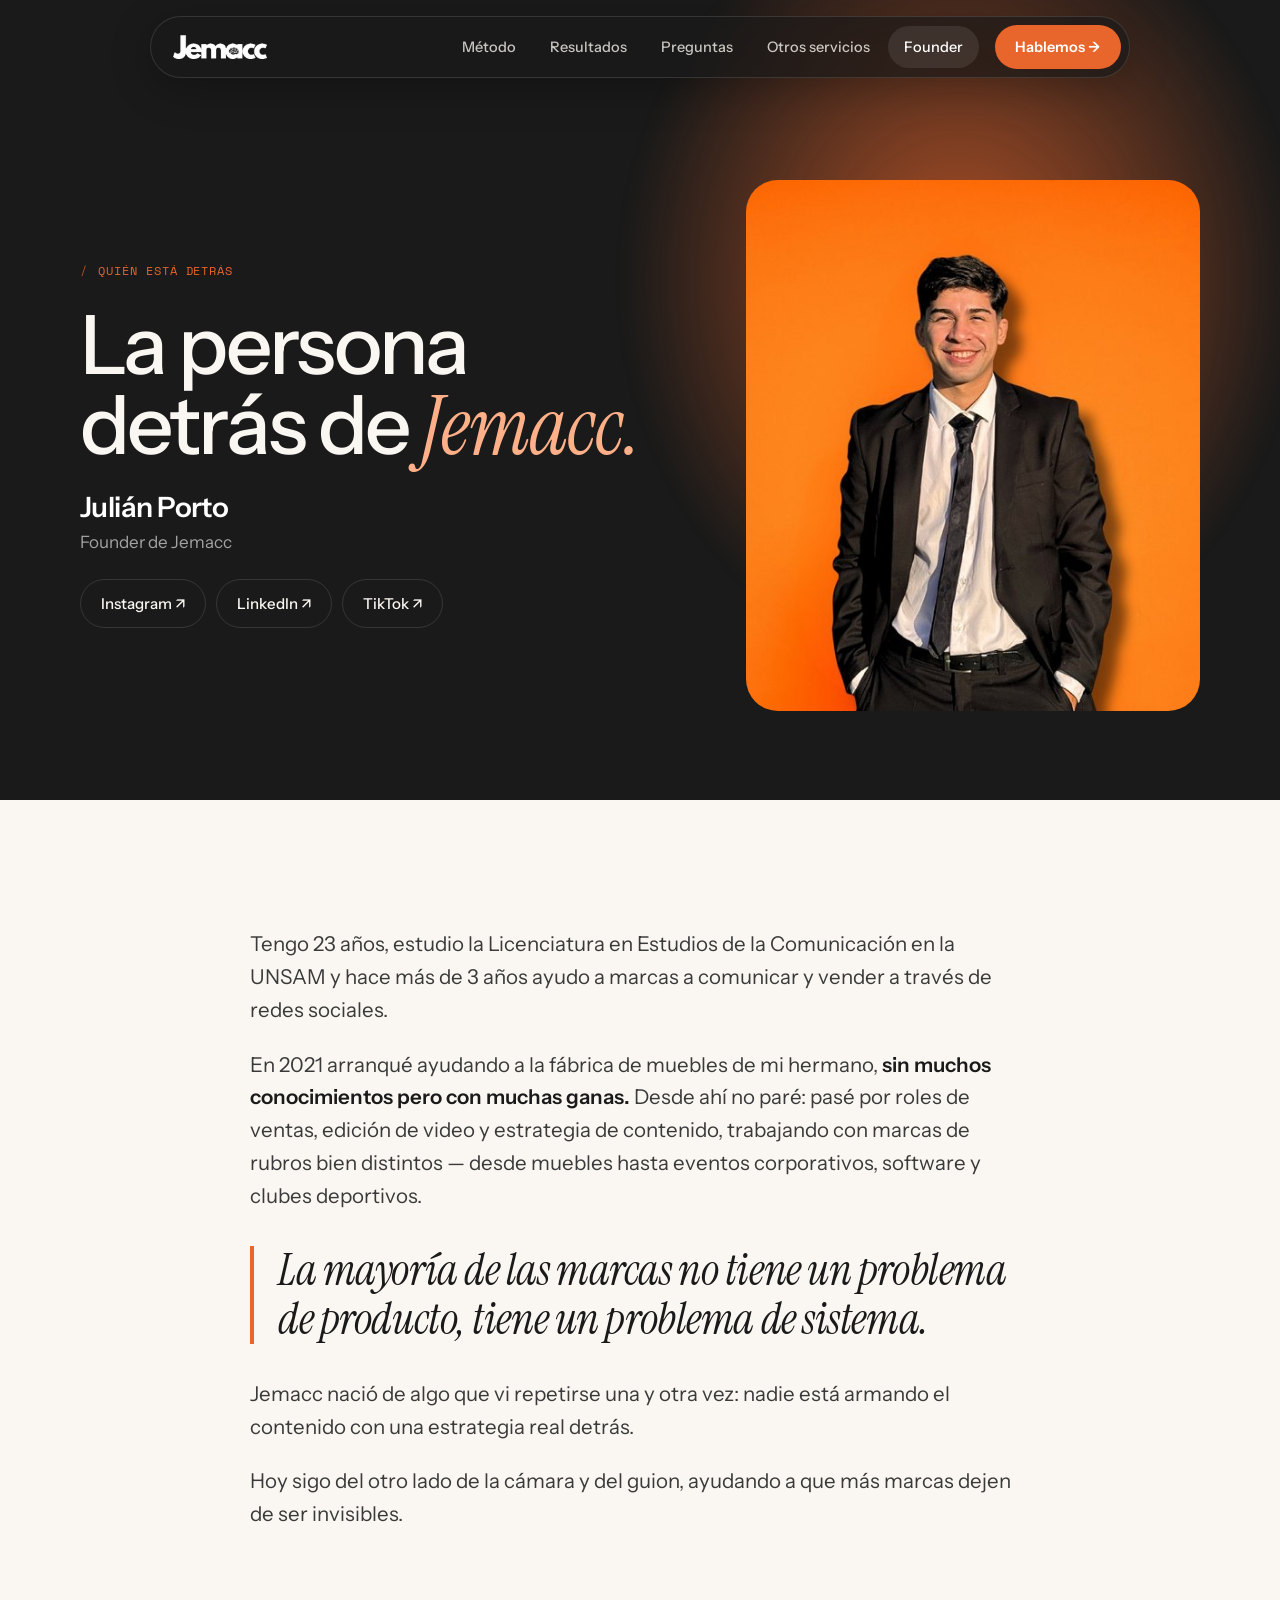
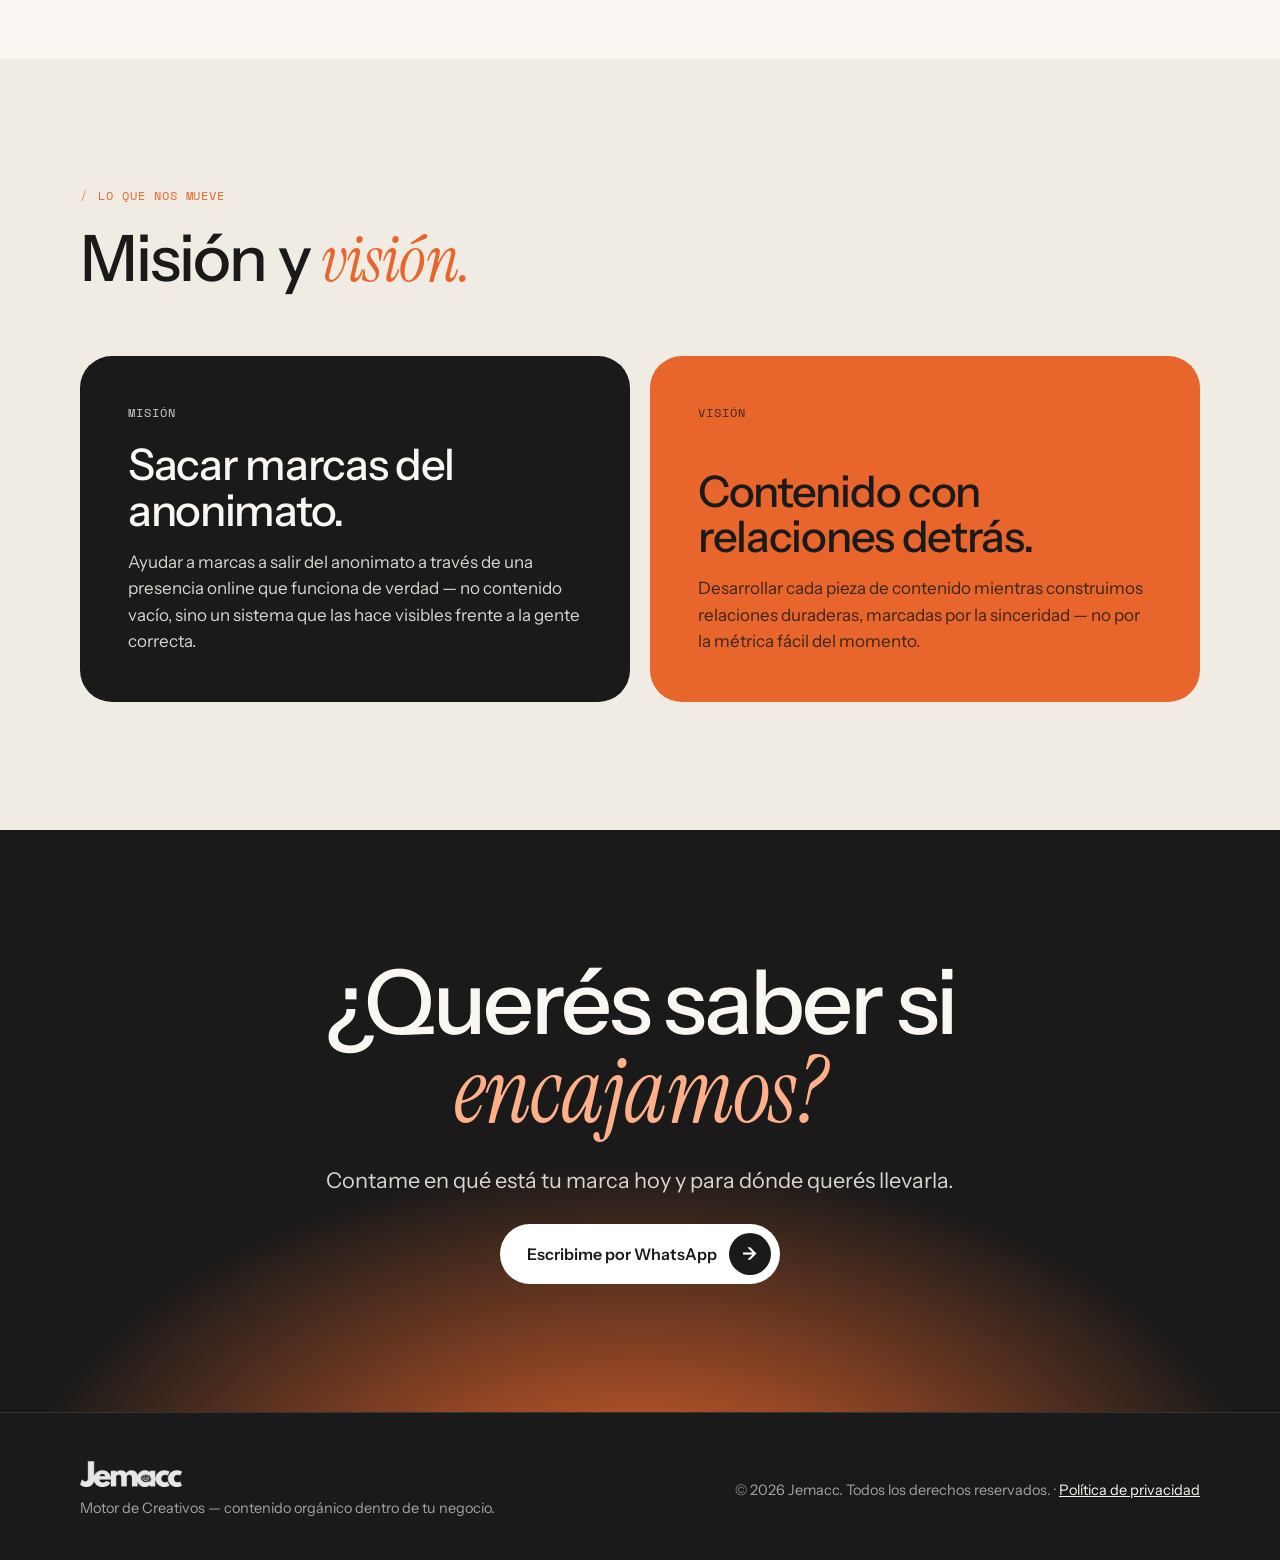
==== commit dfebb7e4: "Rediseno completo de la landing: CSS y JS compartidos e imagenes locales Las 4 paginas (index, found" ====
--- a/founder.html
+++ b/founder.html
@@ -5,1292 +5,89 @@
 <meta name="viewport" content="width=device-width, initial-scale=1.0">
 <title>Founder — Jemacc</title>
 <meta name="description" content="Quién está detrás de Jemacc: misión, visión y redes del founder.">
-<link href="https://fonts.googleapis.com/css2?family=Playfair+Display:ital,wght@0,400;0,700;0,900;1,400;1,700&family=DM+Sans:ital,wght@0,400;0,500;0,700;1,400&family=Space+Mono:wght@400;700&display=swap" rel="stylesheet">
-<style>
-:root {
-  --orange: #E8652B;
-  --orange-light: #F4945E;
-  --orange-glow: #FFB088;
-  --cream: #FAF6F1;
-  --cream-dark: #F0EBE3;
-  --black: #1A1A1A;
-  --gray: #6B6B6B;
-  --gray-light: #A3A3A3;
-  --white: #FFFFFF;
-}
-
-* { margin: 0; padding: 0; box-sizing: border-box; }
-
-html { scroll-behavior: smooth; }
-
-body {
-  font-family: 'DM Sans', sans-serif;
-  background: var(--cream);
-  color: var(--black);
-  overflow-x: hidden;
-  -webkit-font-smoothing: antialiased;
-}
-
-/* NOISE TEXTURE OVERLAY */
-body::before {
-  content: '';
-  position: fixed;
-  top: 0; left: 0; right: 0; bottom: 0;
-  background-image: url("data:image/svg+xml,%3Csvg viewBox='0 0 256 256' xmlns='http://www.w3.org/2000/svg'%3E%3Cfilter id='noise'%3E%3CfeTurbulence type='fractalNoise' baseFrequency='0.9' numOctaves='4' stitchTiles='stitch'/%3E%3C/filter%3E%3Crect width='100%25' height='100%25' filter='url(%23noise)' opacity='0.03'/%3E%3C/svg%3E");
-  pointer-events: none;
-  z-index: 9999;
-}
-
-/* TYPOGRAPHY */
-h1, h2, h3, h4 { font-family: 'Playfair Display', serif; }
-.mono { font-family: 'Space Mono', monospace; }
-
-/* CONTAINER */
-.container {
-  max-width: 1100px;
-  margin: 0 auto;
-  padding: 0 24px;
-}
-
-/* NAVIGATION */
-nav {
-  position: fixed;
-  top: 0; left: 0; right: 0;
-  z-index: 1000;
-  padding: 20px 0;
-  background: rgba(250, 246, 241, 0.85);
-  backdrop-filter: blur(20px);
-  -webkit-backdrop-filter: blur(20px);
-  border-bottom: 1px solid rgba(26,26,26,0.06);
-  transition: all 0.3s ease;
-}
-
-nav .container {
-  display: flex;
-  justify-content: space-between;
-  align-items: center;
-}
-
-.logo {
-  font-family: 'Space Mono', monospace;
-  font-size: 20px;
-  font-weight: 700;
-  letter-spacing: 3px;
-  text-transform: uppercase;
-  color: var(--black);
-}
-
-.logo span { color: var(--orange); }
-
-.nav-links {
-  display: flex;
-  gap: 32px;
-  align-items: center;
-  list-style: none;
-}
-
-.nav-links a {
-  font-size: 14px;
-  font-weight: 500;
-  color: var(--gray);
-  text-decoration: none;
-  letter-spacing: 0.5px;
-  transition: color 0.3s;
-}
-
-.nav-links a:hover { color: var(--black); }
-
-.nav-cta {
-  background: var(--orange) !important;
-  color: var(--white) !important;
-  padding: 10px 24px;
-  border-radius: 100px;
-  font-weight: 700 !important;
-  font-size: 13px !important;
-  letter-spacing: 0.5px;
-  transition: all 0.3s ease !important;
-  text-transform: uppercase;
-}
-
-.nav-cta:hover {
-  background: var(--black) !important;
-  transform: translateY(-1px);
-}
-
-/* MOBILE NAV */
-.nav-toggle {
-  display: none;
-  background: none;
-  border: none;
-  cursor: pointer;
-  padding: 8px;
-}
-
-.nav-toggle span {
-  display: block;
-  width: 24px;
-  height: 2px;
-  background: var(--black);
-  margin: 5px 0;
-  transition: all 0.3s;
-}
-
-/* HERO */
-.hero {
-  min-height: 100vh;
-  display: flex;
-  align-items: center;
-  padding-top: 100px;
-  position: relative;
-  overflow: hidden;
-}
-
-.hero-content {
-  position: relative;
-  z-index: 2;
-  max-width: 720px;
-}
-
-.hero-tag {
-  font-family: 'Space Mono', monospace;
-  font-size: 12px;
-  letter-spacing: 3px;
-  text-transform: uppercase;
-  color: var(--orange);
-  margin-bottom: 24px;
-  display: inline-flex;
-  align-items: center;
-  gap: 12px;
-}
-
-.hero-tag::before {
-  content: '';
-  width: 40px;
-  height: 2px;
-  background: var(--orange);
-}
-
-.hero h1 {
-  font-size: clamp(42px, 6vw, 72px);
-  font-weight: 900;
-  line-height: 1.05;
-  letter-spacing: -2px;
-  margin-bottom: 28px;
-  color: var(--black);
-}
-
-.hero h1 em {
-  font-style: italic;
-  color: var(--orange);
-  position: relative;
-}
-
-.hero-sub {
-  font-size: 19px;
-  line-height: 1.7;
-  color: var(--gray);
-  max-width: 540px;
-  margin-bottom: 40px;
-}
-
-.hero-cta-group {
-  display: flex;
-  gap: 16px;
-  align-items: center;
-  flex-wrap: wrap;
-}
-
-.btn-primary {
-  display: inline-flex;
-  align-items: center;
-  gap: 10px;
-  background: var(--orange);
-  color: var(--white);
-  padding: 18px 36px;
-  border-radius: 100px;
-  font-size: 15px;
-  font-weight: 700;
-  text-decoration: none;
-  letter-spacing: 0.5px;
-  transition: all 0.35s cubic-bezier(0.25, 0.46, 0.45, 0.94);
-  border: none;
-  cursor: pointer;
-}
-
-.btn-primary:hover {
-  background: var(--black);
-  transform: translateY(-2px);
-  box-shadow: 0 12px 40px rgba(232, 101, 43, 0.25);
-}
-
-.btn-secondary {
-  display: inline-flex;
-  align-items: center;
-  gap: 8px;
-  color: var(--gray);
-  font-size: 14px;
-  font-weight: 500;
-  text-decoration: none;
-  transition: color 0.3s;
-}
-
-.btn-secondary:hover { color: var(--black); }
-
-/* HERO DECORATIVE */
-.hero-deco {
-  position: absolute;
-  right: -60px;
-  top: 50%;
-  transform: translateY(-50%);
-  width: 480px;
-  height: 580px;
-  z-index: 1;
-}
-
-.hero-deco-circle {
-  width: 400px;
-  height: 400px;
-  border-radius: 50%;
-  background: linear-gradient(135deg, var(--orange-glow) 0%, var(--orange) 50%, #C84B1A 100%);
-  position: absolute;
-  top: 50%;
-  left: 50%;
-  transform: translate(-50%, -50%);
-  opacity: 0.12;
-  filter: blur(60px);
-}
-
-.hero-halftone {
-  position: absolute;
-  right: 0;
-  top: 90px;
-  width: 320px;
-  height: 320px;
-  background: radial-gradient(circle, var(--orange) 1px, transparent 1px);
-  background-size: 8px 8px;
-  opacity: 0.08;
-  border-radius: 50%;
-}
-
-/* MARQUEE STRIP */
-.marquee-strip {
-  padding: 20px 0;
-  background: var(--black);
-  overflow: hidden;
-  margin-top: -1px;
-}
-
-.marquee-track {
-  display: flex;
-  animation: marquee 30s linear infinite;
-  width: max-content;
-}
-
-.marquee-item {
-  font-family: 'Space Mono', monospace;
-  font-size: 13px;
-  letter-spacing: 2px;
-  text-transform: uppercase;
-  color: rgba(255,255,255,0.5);
-  white-space: nowrap;
-  padding: 0 40px;
-  display: flex;
-  align-items: center;
-  gap: 40px;
-}
-
-.marquee-item .dot {
-  width: 6px;
-  height: 6px;
-  background: var(--orange);
-  border-radius: 50%;
-  flex-shrink: 0;
-}
-
-@keyframes marquee {
-  0% { transform: translateX(0); }
-  100% { transform: translateX(-50%); }
-}
-
-/* SECTION STYLES */
-section {
-  padding: 120px 0;
-}
-
-.section-tag {
-  font-family: 'Space Mono', monospace;
-  font-size: 11px;
-  letter-spacing: 4px;
-  text-transform: uppercase;
-  color: var(--orange);
-  margin-bottom: 16px;
-}
-
-.section-title {
-  font-size: clamp(32px, 4.5vw, 52px);
-  font-weight: 900;
-  line-height: 1.1;
-  letter-spacing: -1.5px;
-  margin-bottom: 20px;
-}
-
-.section-subtitle {
-  font-size: 18px;
-  color: var(--gray);
-  line-height: 1.7;
-  max-width: 560px;
-}
-
-/* VIDEO SECTION */
-.video-section {
-  padding: 100px 0;
-  background: var(--cream);
-}
-.video-wrapper {
-  position: relative;
-  width: 100%;
-  max-width: 900px;
-  margin: 0 auto;
-  border-radius: 16px;
-  overflow: hidden;
-  box-shadow: 0 20px 60px rgba(26,26,26,0.12);
-  aspect-ratio: 16/9;
-}
-.video-wrapper iframe {
-  position: absolute;
-  top: 0;
-  left: 0;
-  width: 100%;
-  height: 100%;
-  border: none;
-}
-.video-section .section-tag {
-  text-align: center;
-}
-.video-section .section-title {
-  text-align: center;
-  margin-bottom: 40px;
-}
-
-/* PROBLEMA SECTION */
-.problema {
-  background: var(--white);
-  position: relative;
-}
-
-.problema-grid {
-  display: grid;
-  grid-template-columns: 1fr 1fr;
-  gap: 80px;
-  align-items: center;
-  margin-top: 60px;
-}
-
-.problema-list {
-  list-style: none;
-  display: flex;
-  flex-direction: column;
-  gap: 24px;
-}
-
-.problema-list li {
-  display: flex;
-  align-items: flex-start;
-  gap: 16px;
-  font-size: 17px;
-  line-height: 1.6;
-  color: var(--black);
-}
-
-.problema-list .icon {
-  width: 32px;
-  height: 32px;
-  background: rgba(232, 101, 43, 0.08);
-  border-radius: 8px;
-  display: flex;
-  align-items: center;
-  justify-content: center;
-  flex-shrink: 0;
-  margin-top: 2px;
-  color: var(--orange);
-  font-size: 16px;
-}
-
-.problema-visual {
-  position: relative;
-  height: 460px;
-  border-radius: 20px;
-  overflow: hidden;
-  background: linear-gradient(160deg, var(--cream) 0%, var(--cream-dark) 100%);
-  display: flex;
-  align-items: center;
-  justify-content: center;
-}
-
-.problema-visual-inner {
-  text-align: center;
-  padding: 40px;
-}
-
-.big-stat {
-  font-family: 'Playfair Display', serif;
-  font-size: 120px;
-  font-weight: 900;
-  color: var(--orange);
-  line-height: 1;
-  letter-spacing: -5px;
-}
-
-.big-stat-label {
-  font-size: 16px;
-  color: var(--gray);
-  margin-top: 12px;
-  line-height: 1.5;
-}
-
-/* SOLUTION - CÓMO FUNCIONA */
-.sistema {
-  position: relative;
-}
-
-.sistema-cards {
-  display: grid;
-  grid-template-columns: repeat(3, 1fr);
-  gap: 24px;
-  margin-top: 60px;
-}
-
-.sistema-card {
-  background: var(--white);
-  border-radius: 20px;
-  padding: 40px 32px;
-  position: relative;
-  overflow: hidden;
-  transition: all 0.4s cubic-bezier(0.25, 0.46, 0.45, 0.94);
-  border: 1px solid rgba(26,26,26,0.06);
-}
-
-.sistema-card:hover {
-  transform: translateY(-4px);
-  box-shadow: 0 20px 60px rgba(232, 101, 43, 0.08);
-  border-color: rgba(232, 101, 43, 0.15);
-}
-
-.sistema-card-number {
-  font-family: 'Playfair Display', serif;
-  font-size: 64px;
-  font-weight: 900;
-  color: rgba(232, 101, 43, 0.08);
-  position: absolute;
-  top: -8px;
-  right: 16px;
-  line-height: 1;
-}
-
-.sistema-card-icon {
-  width: 56px;
-  height: 56px;
-  border-radius: 16px;
-  display: flex;
-  align-items: center;
-  justify-content: center;
-  margin-bottom: 24px;
-  font-size: 24px;
-}
-
-.sistema-card:nth-child(1) .sistema-card-icon { background: rgba(232, 101, 43, 0.1); }
-.sistema-card:nth-child(2) .sistema-card-icon { background: rgba(26, 26, 26, 0.06); }
-.sistema-card:nth-child(3) .sistema-card-icon { background: rgba(232, 101, 43, 0.1); }
-
-.sistema-card h3 {
-  font-size: 24px;
-  font-weight: 700;
-  margin-bottom: 14px;
-  letter-spacing: -0.5px;
-}
-
-.sistema-card p {
-  font-size: 15px;
-  line-height: 1.7;
-  color: var(--gray);
-}
-
-/* QUE INCLUYE */
-.incluye {
-  background: var(--black);
-  color: var(--white);
-  position: relative;
-  overflow: hidden;
-}
-
-.incluye .section-tag { color: var(--orange-light); }
-.incluye .section-subtitle { color: rgba(255,255,255,0.5); }
-
-.incluye-grid {
-  display: grid;
-  grid-template-columns: 1fr 1fr;
-  gap: 20px;
-  margin-top: 60px;
-}
-
-.incluye-item {
-  padding: 32px;
-  border-radius: 16px;
-  background: rgba(255,255,255,0.04);
-  border: 1px solid rgba(255,255,255,0.06);
-  transition: all 0.3s ease;
-}
-
-.incluye-item:hover {
-  background: rgba(255,255,255,0.07);
-  border-color: rgba(232, 101, 43, 0.3);
-}
-
-.incluye-item h4 {
-  font-size: 18px;
-  font-weight: 700;
-  margin-bottom: 10px;
-  display: flex;
-  align-items: center;
-  gap: 12px;
-}
-
-.incluye-item h4 span {
-  color: var(--orange);
-}
-
-.incluye-item p {
-  font-size: 14px;
-  line-height: 1.7;
-  color: rgba(255,255,255,0.45);
-}
-
-.incluye-bg-text {
-  position: absolute;
-  bottom: -40px;
-  right: -20px;
-  font-family: 'Playfair Display', serif;
-  font-size: 280px;
-  font-weight: 900;
-  color: rgba(255,255,255,0.02);
-  line-height: 1;
-  pointer-events: none;
-  letter-spacing: -10px;
-}
-
-/* RESULTADOS */
-.resultados {
-  background: var(--white);
-}
-
-.resultados-grid {
-  display: grid;
-  grid-template-columns: 1fr 1fr;
-  gap: 32px;
-  margin-top: 60px;
-}
-
-.resultado-card {
-  padding: 40px;
-  border-radius: 20px;
-  background: var(--cream);
-  border: 1px solid rgba(26,26,26,0.04);
-  position: relative;
-  overflow: hidden;
-  transition: all 0.3s ease;
-}
-
-.resultado-card:hover {
-  transform: translateY(-2px);
-  box-shadow: 0 12px 40px rgba(0,0,0,0.06);
-}
-
-.resultado-card-tag {
-  font-family: 'Space Mono', monospace;
-  font-size: 11px;
-  letter-spacing: 2px;
-  text-transform: uppercase;
-  color: var(--orange);
-  margin-bottom: 16px;
-}
-
-.resultado-card h3 {
-  font-size: 22px;
-  font-weight: 700;
-  margin-bottom: 14px;
-  letter-spacing: -0.5px;
-  line-height: 1.3;
-}
-
-.resultado-card p {
-  font-size: 15px;
-  line-height: 1.7;
-  color: var(--gray);
-}
-
-.resultado-card .resultado-metric {
-  margin-top: 20px;
-  padding-top: 20px;
-  border-top: 1px solid rgba(26,26,26,0.08);
-  display: flex;
-  align-items: baseline;
-  gap: 8px;
-}
-
-.resultado-metric strong {
-  font-family: 'Playfair Display', serif;
-  font-size: 36px;
-  font-weight: 900;
-  color: var(--orange);
-  letter-spacing: -1px;
-}
-
-.resultado-metric span {
-  font-size: 14px;
-  color: var(--gray);
-}
-
-.resultado-reels {
-  display: grid;
-  grid-template-columns: 1fr 1fr;
-  gap: 32px;
-  margin-top: 40px;
-}
-
-.resultado-reel-card {
-  background: var(--cream);
-  border-radius: 20px;
-  padding: 24px;
-  border: 1px solid rgba(26,26,26,0.06);
-  display: flex;
-  flex-direction: column;
-  align-items: center;
-}
-
-.resultado-reel-card iframe,
-.resultado-reel-card blockquote { width: 100%; max-width: 340px; margin: 0 auto; }
-
-/* DESPUES SECTION */
-.despues {
-  position: relative;
-}
-
-.despues-flex {
-  display: flex;
-  gap: 80px;
-  margin-top: 60px;
-  align-items: flex-start;
-}
-
-.despues-col {
-  flex: 1;
-}
-
-.despues-item {
-  display: flex;
-  gap: 20px;
-  padding: 24px 0;
-  border-bottom: 1px solid rgba(26,26,26,0.06);
-}
-
-.despues-item:last-child { border-bottom: none; }
-
-.despues-icon {
-  width: 40px;
-  height: 40px;
-  background: var(--orange);
-  border-radius: 50%;
-  display: flex;
-  align-items: center;
-  justify-content: center;
-  flex-shrink: 0;
-  color: white;
-  font-size: 18px;
-}
-
-.despues-item h4 {
-  font-family: 'DM Sans', sans-serif;
-  font-size: 16px;
-  font-weight: 700;
-  margin-bottom: 6px;
-}
-
-.despues-item p {
-  font-size: 14px;
-  color: var(--gray);
-  line-height: 1.6;
-}
-
-/* PARA QUIEN */
-.para-quien {
-  background: var(--white);
-}
-
-.para-quien-grid {
-  display: grid;
-  grid-template-columns: 1fr 1fr;
-  gap: 40px;
-  margin-top: 60px;
-}
-
-.para-quien-box {
-  padding: 40px;
-  border-radius: 20px;
-}
-
-.para-quien-box.si {
-  background: rgba(232, 101, 43, 0.04);
-  border: 1px solid rgba(232, 101, 43, 0.12);
-}
-
-.para-quien-box.no {
-  background: var(--cream);
-  border: 1px solid rgba(26,26,26,0.06);
-}
-
-.para-quien-box h3 {
-  font-size: 24px;
-  font-weight: 700;
-  margin-bottom: 24px;
-  letter-spacing: -0.5px;
-}
-
-.para-quien-box.si h3 { color: var(--orange); }
-.para-quien-box.no h3 { color: var(--gray-light); }
-
-.para-quien-list {
-  list-style: none;
-  display: flex;
-  flex-direction: column;
-  gap: 16px;
-}
-
-.para-quien-list li {
-  font-size: 15px;
-  line-height: 1.6;
-  display: flex;
-  gap: 12px;
-  align-items: flex-start;
-}
-
-.para-quien-list li::before {
-  content: '→';
-  color: var(--orange);
-  font-weight: 700;
-  flex-shrink: 0;
-}
-
-.para-quien-box.no .para-quien-list li::before {
-  content: '✕';
-  color: var(--gray-light);
-}
-
-/* SOBRE MI */
-.sobre-mi {
-  position: relative;
-}
-
-.sobre-mi-content {
-  display: grid;
-  grid-template-columns: 1fr 1.4fr;
-  gap: 80px;
-  align-items: center;
-  margin-top: 60px;
-}
-
-.sobre-mi-photo {
-  width: 100%;
-  aspect-ratio: 3/4;
-  border-radius: 20px;
-  background: linear-gradient(160deg, var(--cream-dark) 0%, var(--cream) 100%);
-  position: relative;
-  overflow: hidden;
-  display: flex;
-  align-items: center;
-  justify-content: center;
-}
-
-.sobre-mi-photo-placeholder {
-  font-family: 'Space Mono', monospace;
-  font-size: 12px;
-  color: var(--gray-light);
-  text-align: center;
-  letter-spacing: 1px;
-  text-transform: uppercase;
-}
-
-.sobre-mi-photo::after {
-  content: '';
-  position: absolute;
-  bottom: 0;
-  left: 0;
-  right: 0;
-  height: 60%;
-  background: linear-gradient(to top, rgba(232,101,43,0.08), transparent);
-}
-
-.sobre-mi-text h3 {
-  font-size: 36px;
-  font-weight: 900;
-  margin-bottom: 24px;
-  letter-spacing: -1px;
-}
-
-.sobre-mi-text p {
-  font-size: 16px;
-  line-height: 1.8;
-  color: var(--gray);
-  margin-bottom: 16px;
-}
-
-.sobre-mi-text p strong {
-  color: var(--black);
-}
-
-/* VOS SECTION (inspired by Peakk) */
-.vos-card {
-  margin-top: 60px;
-  padding: 60px;
-  border-radius: 24px;
-  background: linear-gradient(135deg, rgba(232,101,43,0.04) 0%, rgba(232,101,43,0.01) 100%);
-  border: 1px solid rgba(232,101,43,0.1);
-  position: relative;
-  overflow: hidden;
-}
-
-.vos-card::before {
-  content: '"';
-  font-family: 'Playfair Display', serif;
-  font-size: 200px;
-  color: rgba(232,101,43,0.06);
-  position: absolute;
-  top: -30px;
-  right: 40px;
-  line-height: 1;
-}
-
-.vos-card h3 {
-  font-size: 28px;
-  font-weight: 700;
-  margin-bottom: 24px;
-  letter-spacing: -0.5px;
-}
-
-.vos-card p {
-  font-size: 17px;
-  line-height: 1.8;
-  color: var(--gray);
-  max-width: 700px;
-}
-
-.vos-card p strong { color: var(--black); }
-
-/* FAQ */
-.faq {
-  background: var(--white);
-}
-
-.faq-list {
-  max-width: 720px;
-  margin: 60px auto 0;
-}
-
-.faq-item {
-  border-bottom: 1px solid rgba(26,26,26,0.08);
-}
-
-.faq-question {
-  width: 100%;
-  background: none;
-  border: none;
-  padding: 28px 0;
-  font-family: 'DM Sans', sans-serif;
-  font-size: 17px;
-  font-weight: 700;
-  color: var(--black);
-  text-align: left;
-  cursor: pointer;
-  display: flex;
-  justify-content: space-between;
-  align-items: center;
-  gap: 20px;
-  transition: color 0.3s;
-}
-
-.faq-question:hover { color: var(--orange); }
-
-.faq-question .faq-toggle {
-  width: 32px;
-  height: 32px;
-  border-radius: 50%;
-  background: var(--cream);
-  display: flex;
-  align-items: center;
-  justify-content: center;
-  flex-shrink: 0;
-  font-size: 18px;
-  transition: all 0.3s;
-  color: var(--orange);
-}
-
-.faq-item.active .faq-toggle {
-  background: var(--orange);
-  color: var(--white);
-  transform: rotate(45deg);
-}
-
-.faq-answer {
-  max-height: 0;
-  overflow: hidden;
-  transition: max-height 0.4s ease, padding 0.4s ease;
-}
-
-.faq-item.active .faq-answer {
-  max-height: 300px;
-  padding-bottom: 28px;
-}
-
-.faq-answer p {
-  font-size: 15px;
-  line-height: 1.8;
-  color: var(--gray);
-  padding-right: 52px;
-}
-
-/* CTA FINAL */
-.cta-final {
-  text-align: center;
-  padding: 120px 0 140px;
-  position: relative;
-  overflow: hidden;
-}
-
-.cta-final::before {
-  content: '';
-  position: absolute;
-  top: 50%;
-  left: 50%;
-  transform: translate(-50%, -50%);
-  width: 600px;
-  height: 600px;
-  background: radial-gradient(circle, rgba(232,101,43,0.08), transparent 70%);
-  border-radius: 50%;
-  pointer-events: none;
-}
-
-.cta-final h2 {
-  font-size: clamp(36px, 5vw, 56px);
-  font-weight: 900;
-  letter-spacing: -2px;
-  line-height: 1.1;
-  margin-bottom: 20px;
-  position: relative;
-  z-index: 2;
-}
-
-.cta-final h2 em {
-  font-style: italic;
-  color: var(--orange);
-}
-
-.cta-final p {
-  font-size: 18px;
-  color: var(--gray);
-  margin-bottom: 40px;
-  position: relative;
-  z-index: 2;
-}
-
-.cta-final .btn-primary {
-  font-size: 17px;
-  padding: 22px 48px;
-  position: relative;
-  z-index: 2;
-}
-
-.cta-whatsapp-icon {
-  width: 20px;
-  height: 20px;
-}
-
-/* FOOTER */
-footer {
-  background: var(--black);
-  color: rgba(255,255,255,0.4);
-  padding: 40px 0;
-  text-align: center;
-  font-size: 13px;
-}
-
-footer a {
-  color: var(--orange);
-  text-decoration: none;
-}
-
-/* DECORATIVE ELEMENTS */
-.deco-line {
-  width: 60px;
-  height: 3px;
-  background: var(--orange);
-  margin-bottom: 24px;
-}
-
-/* HALFTONE DECO SVGs */
-.halftone-deco {
-  position: absolute;
-  opacity: 0.04;
-  pointer-events: none;
-}
-
-/* SCROLL ANIMATIONS */
-.fade-up {
-  opacity: 0;
-  transform: translateY(30px);
-  transition: all 0.8s cubic-bezier(0.25, 0.46, 0.45, 0.94);
-}
-
-.fade-up.visible {
-  opacity: 1;
-  transform: translateY(0);
-}
-
-/* RESPONSIVE */
-@media (max-width: 768px) {
-  .nav-links { display: none; }
-  .nav-toggle { display: block; }
-  
-  nav.nav-open .nav-links {
-    display: flex;
-    flex-direction: column;
-    position: absolute;
-    top: 100%;
-    left: 0;
-    right: 0;
-    background: var(--cream);
-    padding: 24px;
-    border-bottom: 1px solid rgba(26,26,26,0.06);
-    gap: 16px;
-  }
-  
-  .hero { min-height: auto; padding: 140px 0 80px; }
-  .hero-deco { display: none; }
-  
-  section { padding: 80px 0; }
-  
-  .problema-grid,
-  .incluye-grid,
-  .resultados-grid,
-  .resultado-reels,
-  .para-quien-grid,
-  .sobre-mi-content {
-    grid-template-columns: 1fr;
-    gap: 40px;
-  }
-  
-  .sistema-cards {
-    grid-template-columns: 1fr;
-    gap: 16px;
-  }
-  
-  .despues-flex {
-    flex-direction: column;
-    gap: 0;
-  }
-  
-  .hero-cta-group { flex-direction: column; align-items: flex-start; }
-  
-  .vos-card { padding: 32px; }
-  
-  .sobre-mi-photo { max-height: 360px; }
-}
-
-/* ================= FOUNDER PAGE ================= */
-.founder-hero { padding: 150px 0 60px; }
-.founder-layout {
-  display: grid;
-  grid-template-columns: 0.85fr 1.15fr;
-  gap: 64px;
-  align-items: start;
-  margin-top: 56px;
-}
-.founder-photo {
-  width: 100%;
-  aspect-ratio: 3/4;
-  border-radius: 20px;
-  overflow: hidden;
-  background: linear-gradient(160deg, var(--cream-dark) 0%, var(--cream) 100%);
-  position: relative;
-}
-.founder-photo::after {
-  content: '';
-  position: absolute; bottom: 0; left: 0; right: 0; height: 55%;
-  background: linear-gradient(to top, rgba(232,101,43,0.1), transparent);
-}
-.founder-photo img { width: 100%; height: 100%; object-fit: cover; object-position: center top; }
-.founder-name { font-size: 34px; font-weight: 900; letter-spacing: -1px; margin-bottom: 6px; }
-.founder-role { font-family: 'Space Mono', monospace; font-size: 12px; letter-spacing: 2px; text-transform: uppercase; color: var(--orange); margin-bottom: 28px; display: block; }
-.founder-bio p { font-size: 16.5px; line-height: 1.8; color: var(--gray); margin-bottom: 16px; }
-.founder-bio strong { color: var(--black); }
-
-.founder-socials { display: flex; gap: 14px; margin-top: 32px; }
-.founder-social-link {
-  display: inline-flex; align-items: center; gap: 10px;
-  padding: 12px 20px;
-  border-radius: 100px;
-  border: 1px solid rgba(26,26,26,0.14);
-  font-size: 14px; font-weight: 600; color: var(--black);
-  transition: all 0.3s;
-}
-.founder-social-link svg { width: 18px; height: 18px; }
-.founder-social-link:hover { background: var(--orange); border-color: var(--orange); color: var(--white); }
-
-.mv-grid { display: grid; grid-template-columns: 1fr 1fr; gap: 24px; margin-top: 60px; }
-.mv-card {
-  background: var(--white);
-  border-radius: 20px;
-  padding: 40px;
-  border: 1px solid rgba(26,26,26,0.06);
-}
-.mv-card .section-tag { margin-bottom: 16px; }
-.mv-card h3 { font-size: 24px; font-weight: 700; margin-bottom: 16px; letter-spacing: -0.5px; }
-.mv-card p { font-size: 16px; line-height: 1.8; color: var(--gray); }
-
-@media (max-width: 768px) {
-  .founder-layout, .mv-grid { grid-template-columns: 1fr; gap: 36px; }
-  .founder-hero { padding: 120px 0 40px; }
-}
-
-</style>
+<meta name="theme-color" content="#1A1A1A">
+<meta property="og:title" content="Founder — Jemacc">
+<meta property="og:description" content="Quién está detrás de Jemacc: misión, visión y redes del founder.">
+<meta property="og:type" content="website">
+<link rel="preconnect" href="https://fonts.googleapis.com"><link rel="preconnect" href="https://fonts.gstatic.com" crossorigin><link href="https://fonts.googleapis.com/css2?family=Instrument+Sans:ital,wght@0,400;0,500;0,600;0,700;1,400&family=Instrument+Serif:ital@0;1&family=Space+Mono:wght@400;700&display=swap" rel="stylesheet">
+<link rel="stylesheet" href="/css/jemacc.css">
 </head>
 <body>
-<nav id="navbar">
-  <div class="container">
-    <a href="/" class="logo-img"><img src="[data-uri]" alt="Jemacc" style="height:36px; width:auto;"></a>
+<header class="nav" id="nav">
+  <div class="nav-pill">
+    <a href="/" class="nav-logo" aria-label="Jemacc — inicio"><img src="/img/logo-light.png" alt="Jemacc" width="94" height="24"></a>
     <ul class="nav-links">
-      <li><a href="/">Motor de Creativos</a></li>
-      <li><a href="/#resultados">Resultados</a></li>
-      <li><a href="/otros-servicios">Otros servicios</a></li>
-      <li><a href="/founder" style="color:var(--black); font-weight:700;">Founder</a></li>
-      <li><a href="https://wa.me/5491123866421?text=Hola%2C%20quiero%20agendar%20una%20llamada%20de%2020%20minutos%20sobre%20Motor%20de%20Creativos" class="nav-cta" target="_blank">Hablemos →</a></li>
+      <li><a href="/#sistema">Método</a></li><li><a href="/#resultados">Resultados</a></li><li><a href="/#faq">Preguntas</a></li><li><a href="/otros-servicios">Otros servicios</a></li><li><a href="/founder" aria-current="page">Founder</a></li>
+      <li class="nav-cta-li"><a href="https://wa.me/5491123866421?text=Hola%2C%20quiero%20agendar%20una%20llamada%20de%2020%20minutos%20sobre%20Motor%20de%20Creativos" class="nav-cta" target="_blank" rel="noopener">Hablemos →</a></li>
     </ul>
-    <button class="nav-toggle" onclick="document.getElementById('navbar').classList.toggle('nav-open')" aria-label="Menu">
-      <span></span><span></span><span></span>
-    </button>
+    <a href="https://wa.me/5491123866421?text=Hola%2C%20quiero%20agendar%20una%20llamada%20de%2020%20minutos%20sobre%20Motor%20de%20Creativos" class="nav-cta" target="_blank" rel="noopener">Hablemos →</a>
+    <button class="nav-toggle" id="nav-toggle" aria-label="Menú" aria-expanded="false"><span></span></button>
   </div>
-</nav>
-<!-- HERO -->
-<section class="hero founder-hero" style="min-height:auto;">
-  <div class="container">
-    <div class="fade-up">
-      <div class="hero-tag">Quién está detrás</div>
-      <h1 style="font-size:clamp(34px,4.6vw,54px); font-weight:900; letter-spacing:-1.5px; max-width:680px;">La persona detrás de Jemacc.</h1>
-    </div>
-    <div class="founder-layout fade-up">
-      <div>
-        <div class="founder-photo">
-          <img src="[data-uri]" alt="Julián Porto">
+</header>
+
+<section class="page-hero">
+  <div class="wrap">
+    <div class="founder-hero">
+      <div style="display:grid;gap:24px;justify-items:start">
+        <span class="tag reveal">Quién está detrás</span>
+        <h1 class="display reveal d1">La persona detrás de <span class="serif">Jemacc.</span></h1>
+        <div class="reveal d2" style="display:grid;gap:6px">
+          <p class="h3" style="color:var(--white)">Julián Porto</p>
+          <p class="muted" style="color:var(--gray-light)">Founder de Jemacc</p>
         </div>
-        <div class="founder-socials">
-          <a href="https://www.instagram.com/julianporto_/" class="founder-social-link" target="_blank" rel="noopener">
-            <svg viewBox="0 0 24 24" fill="currentColor"><path d="M12 2c-2.716 0-3.056.012-4.123.06-1.064.049-1.791.218-2.427.465a4.902 4.902 0 00-1.772 1.153A4.902 4.902 0 002.525 5.45c-.247.636-.416 1.363-.465 2.427C2.012 8.944 2 9.284 2 12s.012 3.056.06 4.123c.049 1.064.218 1.791.465 2.427a4.902 4.902 0 001.153 1.772 4.902 4.902 0 001.772 1.153c.636.247 1.363.416 2.427.465C8.944 21.988 9.284 22 12 22s3.056-.012 4.123-.06c1.064-.049 1.791-.218 2.427-.465a4.902 4.902 0 001.772-1.153 4.902 4.902 0 001.153-1.772c.247-.636.416-1.363.465-2.427.048-1.067.06-1.407.06-4.123s-.012-3.056-.06-4.123c-.049-1.064-.218-1.791-.465-2.427a4.902 4.902 0 00-1.153-1.772A4.902 4.902 0 0018.55 2.525c-.636-.247-1.363-.416-2.427-.465C15.056 2.012 14.716 2 12 2zm0 1.802c2.67 0 2.987.01 4.042.059.976.045 1.505.207 1.858.344.467.182.8.399 1.15.748.35.35.566.683.748 1.15.137.353.3.882.344 1.858.048 1.055.058 1.372.058 4.042s-.01 2.987-.058 4.042c-.045.976-.207 1.505-.344 1.858a3.09 3.09 0 01-.748 1.15 3.09 3.09 0 01-1.15.748c-.353.137-.882.3-1.858.344-1.054.048-1.371.058-4.042.058s-2.987-.01-4.042-.058c-.976-.045-1.505-.207-1.858-.344a3.098 3.098 0 01-1.15-.748 3.098 3.098 0 01-.748-1.15c-.137-.353-.3-.882-.344-1.858-.048-1.055-.059-1.372-.059-4.042s.01-2.987.059-4.042c.045-.976.207-1.505.344-1.858.182-.467.399-.8.748-1.15.35-.35.683-.566 1.15-.748.353-.137.882-.3 1.858-.344 1.055-.048 1.372-.059 4.042-.059zm0 3.063a5.135 5.135 0 100 10.27 5.135 5.135 0 000-10.27zm0 8.468a3.333 3.333 0 110-6.666 3.333 3.333 0 010 6.666zm6.538-8.671a1.2 1.2 0 11-2.4 0 1.2 1.2 0 012.4 0z"/></svg>
-            Instagram
-          </a>
-          <a href="https://www.linkedin.com/in/julian-porto-pettinicchi-1460ab222/" class="founder-social-link" target="_blank" rel="noopener">
-            <svg viewBox="0 0 24 24" fill="currentColor"><path d="M20.447 20.452h-3.554v-5.569c0-1.328-.027-3.037-1.852-3.037-1.853 0-2.136 1.445-2.136 2.939v5.667H9.351V9h3.414v1.561h.046c.477-.9 1.637-1.85 3.37-1.85 3.601 0 4.267 2.37 4.267 5.455v6.286zM5.337 7.433a2.062 2.062 0 11.001-4.124 2.062 2.062 0 01-.001 4.124zM7.114 20.452H3.558V9h3.556v11.452zM22.225 0H1.771C.792 0 0 .774 0 1.729v20.542C0 23.227.792 24 1.771 24h20.451C23.2 24 24 23.227 24 22.271V1.729C24 .774 23.2 0 22.222 0h.003z"/></svg>
-            LinkedIn
-          </a>
-          <a href="https://www.tiktok.com/@julianporto_" class="founder-social-link" target="_blank" rel="noopener">
-            <svg viewBox="0 0 24 24" fill="currentColor"><path d="M12.75.02c1.2-.02 2.4-.01 3.59-.02.08 1.53.63 3.09 1.75 4.17 1.12 1.11 2.7 1.62 4.24 1.79v3.83c-1.44-.05-2.89-.35-4.2-.97-.57-.26-1.1-.59-1.62-.93-.01 2.92.01 5.84-.02 8.75-.08 1.4-.54 2.79-1.35 3.94-1.31 1.92-3.58 3.17-5.91 3.21-1.43.08-2.86-.31-4.08-1.03-2.02-1.19-3.44-3.37-3.65-5.71-.02-.5-.03-1-.01-1.49.18-1.9 1.12-3.72 2.58-4.96 1.66-1.44 3.98-2.13 6.15-1.72.02 1.41-.04 2.81-.04 4.22-.99-.32-2.15-.23-3.02.37-.63.41-1.11 1.04-1.36 1.75-.21.51-.15 1.07-.14 1.61.24 1.64 1.82 3.02 3.5 2.87 1.12-.01 2.19-.66 2.77-1.61.19-.33.4-.67.41-1.06.1-1.79.06-3.57.07-5.36.01-4.03-.01-8.05.02-12.07z"/></svg>
-            TikTok
-          </a>
+        <div class="socials reveal d3">
+          <a href="https://www.instagram.com/julianporto_/" target="_blank" rel="noopener">Instagram ↗</a>
+          <a href="https://www.linkedin.com/in/julian-porto-pettinicchi-1460ab222/" target="_blank" rel="noopener">LinkedIn ↗</a>
+          <a href="https://www.tiktok.com/@julianporto_" target="_blank" rel="noopener">TikTok ↗</a>
         </div>
       </div>
-      <div>
-        <span class="founder-name">Julián Porto</span>
-        <span class="founder-role">Founder de Jemacc</span>
-        <div class="founder-bio">
-          <p>Tengo 23 años, estudio la Licenciatura en Estudios de la Comunicación en la UNSAM y hace más de 3 años ayudo a marcas a comunicar y vender a través de redes sociales.</p>
-          <p>En 2021 arranqué ayudando a la fábrica de muebles de mi hermano, <strong>sin muchos conocimientos pero con muchas ganas.</strong> Desde ahí no paré: pasé por roles de ventas, edición de video y estrategia de contenido, trabajando con marcas de rubros bien distintos — desde muebles hasta eventos corporativos, software y clubes deportivos.</p>
-          <p>Jemacc nació de algo que vi repetirse una y otra vez: <strong>la mayoría de las marcas no tiene un problema de producto, tiene un problema de sistema.</strong> Nadie está armando el contenido con una estrategia real detrás.</p>
-          <p>Hoy sigo del otro lado de la cámara y del guion, ayudando a que más marcas dejen de ser invisibles.</p>
-        </div>
-      </div>
+      <div class="photo reveal d2"><img src="/img/julian.jpg" alt="Julián Porto, founder de Jemacc" width="500" height="585"></div>
     </div>
   </div>
 </section>
 
-<!-- MISIÓN Y VISIÓN -->
-<section style="padding-top:20px;">
-  <div class="container">
-    <div class="fade-up">
-      <div class="section-tag">Lo que nos mueve</div>
-      <h2 class="section-title">Misión y visión.</h2>
-    </div>
-    <div class="mv-grid fade-up">
-      <div class="mv-card">
-        <div class="section-tag">Misión</div>
-        <h3>Sacar marcas del anonimato.</h3>
-        <p>Ayudar a marcas a salir del anonimato a través de una presencia online que funciona de verdad — no contenido vacío, sino un sistema que las hace visibles frente a la gente correcta.</p>
-      </div>
-      <div class="mv-card">
-        <div class="section-tag">Visión</div>
-        <h3>Contenido con relaciones detrás.</h3>
-        <p>Desarrollar cada pieza de contenido mientras construimos relaciones duraderas, marcadas por la sinceridad — no por la métrica fácil del momento.</p>
-      </div>
+<section class="section s-cream">
+  <div class="wrap wrap-narrow">
+    <div class="prose">
+      <p class="reveal">Tengo 23 años, estudio la Licenciatura en Estudios de la Comunicación en la UNSAM y hace más de 3 años ayudo a marcas a comunicar y vender a través de redes sociales.</p>
+      <p class="reveal">En 2021 arranqué ayudando a la fábrica de muebles de mi hermano, <strong>sin muchos conocimientos pero con muchas ganas.</strong> Desde ahí no paré: pasé por roles de ventas, edición de video y estrategia de contenido, trabajando con marcas de rubros bien distintos — desde muebles hasta eventos corporativos, software y clubes deportivos.</p>
+      <p class="pull reveal">La mayoría de las marcas no tiene un problema de producto, tiene un problema de sistema.</p>
+      <p class="reveal">Jemacc nació de algo que vi repetirse una y otra vez: nadie está armando el contenido con una estrategia real detrás.</p>
+      <p class="reveal">Hoy sigo del otro lado de la cámara y del guion, ayudando a que más marcas dejen de ser invisibles.</p>
     </div>
   </div>
 </section>
 
-<!-- CTA FINAL -->
-<section class="cta-final">
-  <div class="container">
-    <div class="fade-up">
-      <h2>¿Querés saber si<br><em>encajamos?</em></h2>
-      <p>Contame en qué está tu marca hoy y para dónde querés llevarla.</p>
-      <a href="https://wa.me/5491123866421?text=Hola%2C%20quiero%20agendar%20una%20llamada%20de%2020%20minutos%20sobre%20Motor%20de%20Creativos" class="btn-primary" target="_blank">
-        <svg class="cta-whatsapp-icon" viewBox="0 0 24 24" fill="currentColor"><path d="M17.472 14.382c-.297-.149-1.758-.867-2.03-.967-.273-.099-.471-.148-.67.15-.197.297-.767.966-.94 1.164-.173.199-.347.223-.644.075-.297-.15-1.255-.463-2.39-1.475-.883-.788-1.48-1.761-1.653-2.059-.173-.297-.018-.458.13-.606.134-.133.298-.347.446-.52.149-.174.198-.298.298-.497.099-.198.05-.371-.025-.52-.075-.149-.669-1.612-.916-2.207-.242-.579-.487-.5-.669-.51-.173-.008-.371-.01-.57-.01-.198 0-.52.074-.792.372-.272.297-1.04 1.016-1.04 2.479 0 1.462 1.065 2.875 1.213 3.074.149.198 2.096 3.2 5.077 4.487.709.306 1.262.489 1.694.625.712.227 1.36.195 1.871.118.571-.085 1.758-.719 2.006-1.413.248-.694.248-1.289.173-1.413-.074-.124-.272-.198-.57-.347m-5.421 7.403h-.004a9.87 9.87 0 01-5.031-1.378l-.361-.214-3.741.982.998-3.648-.235-.374a9.86 9.86 0 01-1.51-5.26c.001-5.45 4.436-9.884 9.888-9.884 2.64 0 5.122 1.03 6.988 2.898a9.825 9.825 0 012.893 6.994c-.003 5.45-4.437 9.884-9.885 9.884m8.413-18.297A11.815 11.815 0 0012.05 0C5.495 0 .16 5.335.157 11.892c0 2.096.547 4.142 1.588 5.945L.057 24l6.305-1.654a11.882 11.882 0 005.683 1.448h.005c6.554 0 11.89-5.335 11.893-11.893a11.821 11.821 0 00-3.48-8.413z"/></svg>
-        Escribime por WhatsApp
-      </a>
+<section class="section s-sand">
+  <div class="wrap">
+    <div class="sec-head">
+      <span class="tag reveal">Lo que nos mueve</span>
+      <h2 class="h2 reveal d1">Misión y <span class="serif accent">visión.</span></h2>
+    </div>
+    <div class="grid g2">
+      <div class="mv m1 reveal"><span class="k">Misión</span><div style="display:grid;gap:16px"><h3>Sacar marcas del anonimato.</h3><p>Ayudar a marcas a salir del anonimato a través de una presencia online que funciona de verdad — no contenido vacío, sino un sistema que las hace visibles frente a la gente correcta.</p></div></div>
+      <div class="mv m2 reveal d1"><span class="k">Visión</span><div style="display:grid;gap:16px"><h3>Contenido con relaciones detrás.</h3><p>Desarrollar cada pieza de contenido mientras construimos relaciones duraderas, marcadas por la sinceridad — no por la métrica fácil del momento.</p></div></div>
     </div>
   </div>
 </section>
-<!-- FOOTER -->
-<footer>
-  <div class="container">
-    <p style="margin-bottom:8px;"><img src="[data-uri]" alt="Jemacc" style="height:28px; width:auto; opacity:0.85;"></p>
-    <p>Motor de Creativos — contenido orgánico dentro de tu negocio.</p>
-    <p style="margin-top:12px;">© 2026 Jemacc. Todos los derechos reservados. · <a href="#">Política de privacidad</a></p>
+
+<section class="section cta-final">
+  <div class="wrap">
+    <h2 class="display reveal">¿Querés saber si <span class="serif">encajamos?</span></h2>
+    <p class="lead reveal d1">Contame en qué está tu marca hoy y para dónde querés llevarla.</p>
+    <div class="reveal d2"><a href="https://wa.me/5491123866421?text=Hola%2C%20quiero%20agendar%20una%20llamada%20de%2020%20minutos%20sobre%20Motor%20de%20Creativos" class="btn btn-light" target="_blank" rel="noopener">Escribime por WhatsApp<span class="ico">→</span></a></div>
+  </div>
+</section>
+<footer class="footer">
+  <div class="wrap">
+    <div>
+      <img src="/img/logo-light.png" alt="Jemacc" width="102" height="26">
+      <p>Motor de Creativos — contenido orgánico dentro de tu negocio.</p>
+    </div>
+    <p>© 2026 Jemacc. Todos los derechos reservados. · <a href="#">Política de privacidad</a></p>
   </div>
 </footer>
-
-<!-- INSTAGRAM EMBEDS -->
 <script async src="//www.instagram.com/embed.js"></script>
-
-<!-- SCROLL ANIMATIONS -->
-<script>
-const observer = new IntersectionObserver((entries) => {
-  entries.forEach(entry => {
-    if (entry.isIntersecting) {
-      entry.target.classList.add('visible');
-    }
-  });
-}, { threshold: 0.1, rootMargin: '0px 0px -40px 0px' });
-
-document.querySelectorAll('.fade-up').forEach(el => observer.observe(el));
-
-// Navbar scroll effect
-let lastScroll = 0;
-window.addEventListener('scroll', () => {
-  const navbar = document.getElementById('navbar');
-  const scroll = window.pageYOffset;
-  if (scroll > 80) {
-    navbar.style.padding = '12px 0';
-  } else {
-    navbar.style.padding = '20px 0';
-  }
-  lastScroll = scroll;
-});
-</script>
-
+<script src="/js/jemacc.js"></script>
 </body>
 </html>
--- a/css/jemacc.css
+++ b/css/jemacc.css
@@ -0,0 +1,676 @@
+/* ==========================================================
+   JEMACC — sistema de diseño compartido
+   Paleta de marca: naranja #E8652B · negro #1A1A1A · crema #FAF6F1
+   ========================================================== */
+
+:root {
+  --orange: #E8652B;
+  --orange-light: #F4945E;
+  --orange-glow: #FFB088;
+  --orange-deep: #C84B1A;
+  --cream: #FAF6F1;
+  --cream-dark: #F0EBE3;
+  --black: #1A1A1A;
+  --ink-2: #222222;
+  --ink-3: #2C2C2C;
+  --gray: #6B6B6B;
+  --gray-light: #A3A3A3;
+  --white: #FFFFFF;
+
+  --line-dark: rgba(255, 255, 255, .12);
+  --line-light: rgba(26, 26, 26, .12);
+
+  --font: 'Instrument Sans', system-ui, -apple-system, 'Segoe UI', sans-serif;
+  --serif: 'Instrument Serif', Georgia, serif;
+  --mono: 'Space Mono', ui-monospace, monospace;
+
+  --r-sm: 14px;
+  --r-md: 22px;
+  --r-lg: 32px;
+  --r-pill: 999px;
+
+  --pad: clamp(20px, 4vw, 40px);
+  --section: clamp(72px, 10vw, 128px);
+  --ease: cubic-bezier(.2, .7, .2, 1);
+}
+
+*, *::before, *::after { margin: 0; padding: 0; box-sizing: border-box; }
+html { scroll-behavior: smooth; -webkit-text-size-adjust: 100%; }
+body {
+  font-family: var(--font);
+  font-size: 17px;
+  line-height: 1.55;
+  color: var(--black);
+  background: var(--black);
+  overflow-x: hidden;
+  -webkit-font-smoothing: antialiased;
+}
+img { max-width: 100%; display: block; }
+a { color: inherit; }
+button { font: inherit; cursor: pointer; }
+::selection { background: var(--orange); color: var(--white); }
+
+.wrap { width: 100%; max-width: 1200px; margin: 0 auto; padding: 0 var(--pad); }
+.wrap-narrow { max-width: 860px; }
+
+/* ---------- Tipografía ---------- */
+.display {
+  font-family: var(--font);
+  font-weight: 500;
+  letter-spacing: -.035em;
+  line-height: .98;
+  font-size: clamp(42px, 7.4vw, 104px);
+}
+.h2 {
+  font-family: var(--font);
+  font-weight: 500;
+  letter-spacing: -.03em;
+  line-height: 1.02;
+  font-size: clamp(34px, 5vw, 68px);
+}
+.h3 {
+  font-weight: 600;
+  letter-spacing: -.02em;
+  line-height: 1.15;
+  font-size: clamp(22px, 2.2vw, 28px);
+}
+.serif { font-family: var(--serif); font-style: italic; font-weight: 400; letter-spacing: -.01em; }
+.accent { color: var(--orange); }
+.lead { font-size: clamp(18px, 1.7vw, 22px); line-height: 1.5; max-width: 60ch; }
+.muted { color: var(--gray); }
+
+.tag {
+  font-family: var(--mono);
+  font-size: 12px;
+  letter-spacing: .08em;
+  text-transform: uppercase;
+  display: inline-flex;
+  align-items: center;
+  gap: 10px;
+  color: var(--orange);
+}
+.tag::before { content: '/'; opacity: .7; }
+
+/* ---------- Secciones ---------- */
+.section { padding: var(--section) 0; position: relative; }
+.s-dark { background: var(--black); color: var(--cream); }
+.s-dark .muted { color: var(--gray-light); }
+.s-cream { background: var(--cream); color: var(--black); }
+.s-sand { background: var(--cream-dark); color: var(--black); }
+.s-orange { background: var(--orange); color: var(--black); }
+.s-orange .tag { color: var(--black); }
+.s-orange .muted { color: rgba(26, 26, 26, .72); }
+
+.sec-head { margin-bottom: clamp(36px, 5vw, 64px); display: grid; gap: 20px; }
+.sec-head .lead { margin-top: 4px; }
+.sec-head.center { text-align: center; justify-items: center; }
+
+/* ---------- Botones ---------- */
+.btn {
+  display: inline-flex;
+  align-items: center;
+  gap: 12px;
+  padding: 8px 8px 8px 26px;
+  border-radius: var(--r-pill);
+  font-weight: 600;
+  font-size: 16px;
+  text-decoration: none;
+  border: 1px solid transparent;
+  transition: transform .3s var(--ease), background .3s, color .3s, border-color .3s;
+  white-space: nowrap;
+}
+.btn .ico {
+  width: 42px; height: 42px;
+  border-radius: 50%;
+  display: grid; place-items: center;
+  font-size: 18px;
+  transition: transform .3s var(--ease);
+}
+.btn:hover { transform: translateY(-2px); }
+.btn:hover .ico { transform: rotate(-45deg); }
+.btn-primary { background: var(--orange); color: var(--white); }
+.btn-primary .ico { background: var(--white); color: var(--orange); }
+.btn-primary:hover { background: var(--orange-deep); }
+.btn-light { background: var(--white); color: var(--black); }
+.btn-light .ico { background: var(--black); color: var(--white); }
+.btn-dark { background: var(--black); color: var(--cream); }
+.btn-dark .ico { background: var(--orange); color: var(--white); }
+.btn-ghost { padding: 0 26px; height: 58px; border-color: var(--line-dark); color: var(--cream); background: rgba(255,255,255,.04); backdrop-filter: blur(8px); }
+.btn-ghost:hover { border-color: var(--orange); color: var(--orange-glow); }
+.btn-ghost.on-light { border-color: var(--line-light); color: var(--black); background: transparent; }
+.btn-ghost.on-light:hover { border-color: var(--black); color: var(--black); }
+
+/* ---------- Nav pill ---------- */
+.nav {
+  position: fixed;
+  top: 16px; left: 0; right: 0;
+  z-index: 100;
+  display: flex;
+  justify-content: center;
+  padding: 0 var(--pad);
+  pointer-events: none;
+}
+.nav-pill {
+  pointer-events: auto;
+  display: flex;
+  align-items: center;
+  gap: 8px;
+  width: 100%;
+  max-width: 980px;
+  padding: 8px 8px 8px 22px;
+  border-radius: var(--r-pill);
+  background: rgba(26, 26, 26, .72);
+  border: 1px solid var(--line-dark);
+  backdrop-filter: blur(18px) saturate(1.3);
+  -webkit-backdrop-filter: blur(18px) saturate(1.3);
+  box-shadow: 0 10px 40px rgba(0, 0, 0, .25);
+  transition: background .3s;
+}
+.nav-logo { display: flex; align-items: center; margin-right: auto; }
+.nav-logo img { height: 24px; width: auto; }
+.nav-links { display: flex; align-items: center; gap: 2px; list-style: none; }
+.nav-links a {
+  display: block;
+  padding: 10px 16px;
+  border-radius: var(--r-pill);
+  font-size: 14.5px;
+  font-weight: 500;
+  color: rgba(250, 246, 241, .78);
+  text-decoration: none;
+  transition: color .2s, background .2s;
+}
+.nav-links a:hover, .nav-links a[aria-current="page"] { color: var(--white); background: rgba(255, 255, 255, .09); }
+.nav-cta {
+  margin-left: 8px;
+  padding: 11px 20px;
+  border-radius: var(--r-pill);
+  background: var(--orange);
+  color: var(--white);
+  font-weight: 600;
+  font-size: 14.5px;
+  text-decoration: none;
+  white-space: nowrap;
+  transition: background .2s, transform .3s var(--ease);
+}
+.nav-cta:hover { background: var(--orange-deep); transform: translateY(-1px); }
+.nav-toggle {
+  display: none;
+  width: 44px; height: 44px;
+  border-radius: 50%;
+  border: 0;
+  background: rgba(255, 255, 255, .09);
+  position: relative;
+}
+.nav-toggle span, .nav-toggle span::before {
+  content: '';
+  position: absolute;
+  left: 14px; right: 14px; height: 2px;
+  background: var(--cream);
+  transition: transform .3s var(--ease);
+}
+.nav-toggle span { top: 21px; }
+.nav-toggle span::before { top: -6px; left: 0; right: 0; }
+.nav.open .nav-toggle span { transform: rotate(45deg); }
+.nav.open .nav-toggle span::before { transform: translateY(6px) rotate(-90deg); }
+
+@media (max-width: 980px) {
+  .nav.open .nav-pill { background: rgba(26, 26, 26, .97); }
+  .nav-pill { flex-wrap: wrap; padding: 8px 8px 8px 20px; border-radius: 28px; }
+  .nav-logo { order: 1; }
+  .nav-toggle { display: block; order: 2; margin-left: auto; }
+  .nav-links { display: none; width: 100%; order: 3; }
+  .nav.open .nav-links { display: flex; flex-direction: column; align-items: stretch; padding: 10px 0 4px; }
+  .nav.open .nav-links a { padding: 14px 16px; font-size: 17px; }
+  .nav-cta { display: none; }
+  .nav.open .nav-links .nav-cta-li { display: block; }
+  .nav-links .nav-cta-li .nav-cta { display: block; margin: 8px 0 4px; text-align: center; padding: 15px; }
+}
+@media (min-width: 981px) {
+  .nav-links .nav-cta-li { display: none; }
+}
+
+/* ---------- Hero ---------- */
+.hero {
+  position: relative;
+  background: var(--black);
+  color: var(--cream);
+  padding: clamp(130px, 17vw, 190px) 0 0;
+  overflow: hidden;
+  isolation: isolate;
+}
+.hero::before { /* resplandor naranja */
+  content: '';
+  position: absolute;
+  inset: -20% -10% auto -10%;
+  height: 120%;
+  background:
+    radial-gradient(60% 55% at 78% 8%, rgba(232, 101, 43, .95) 0%, rgba(232, 101, 43, .45) 38%, transparent 70%),
+    radial-gradient(40% 40% at 8% 20%, rgba(244, 148, 94, .35) 0%, transparent 70%);
+  z-index: -2;
+  filter: blur(10px);
+}
+.hero::after { /* grano */
+  content: '';
+  position: absolute; inset: 0;
+  z-index: -1;
+  opacity: .22;
+  mix-blend-mode: overlay;
+  background-image: url("data:image/svg+xml,%3Csvg viewBox='0 0 200 200' xmlns='http://www.w3.org/2000/svg'%3E%3Cfilter id='n'%3E%3CfeTurbulence type='fractalNoise' baseFrequency='.85' numOctaves='2' stitchTiles='stitch'/%3E%3C/filter%3E%3Crect width='100%25' height='100%25' filter='url(%23n)'/%3E%3C/svg%3E");
+}
+.hero-top { display: grid; gap: 28px; justify-items: start; }
+.hero .display { font-size: clamp(38px, 6.2vw, 88px); max-width: 17ch; }
+.hero .display .serif { color: var(--orange-glow); }
+.hero-sub { max-width: 52ch; color: rgba(250, 246, 241, .86); font-size: clamp(17px, 1.6vw, 20px); }
+.hero-actions { display: flex; flex-wrap: wrap; gap: 14px; align-items: center; margin-top: 8px; }
+
+.hero-stat {
+  position: absolute;
+  right: var(--pad);
+  top: clamp(150px, 20vw, 230px);
+  width: 250px;
+  padding: 18px 20px;
+  border-radius: var(--r-md);
+  background: rgba(26, 26, 26, .55);
+  border: 1px solid var(--line-dark);
+  backdrop-filter: blur(14px);
+  -webkit-backdrop-filter: blur(14px);
+}
+.hero-stat strong { display: block; font-size: 44px; font-weight: 500; letter-spacing: -.03em; line-height: 1; color: var(--white); }
+.hero-stat span { display: block; margin-top: 8px; font-size: 13.5px; color: rgba(250, 246, 241, .75); line-height: 1.4; }
+@media (max-width: 1100px) { .hero-stat { display: none; } }
+
+/* Abanico de tarjetas */
+.fan {
+  position: relative;
+  display: flex;
+  justify-content: center;
+  align-items: flex-end;
+  gap: 0;
+  margin-top: clamp(56px, 8vw, 96px);
+  padding-bottom: 0;
+  height: clamp(300px, 36vw, 440px);
+  overflow: hidden;
+}
+.fan::after { /* fundido al negro */
+  content: '';
+  position: absolute; left: 0; right: 0; bottom: 0; height: 28%;
+  background: linear-gradient(to top, var(--black), transparent);
+  pointer-events: none;
+}
+.fan-card {
+  --w: clamp(150px, 19vw, 250px);
+  flex: 0 0 var(--w);
+  width: var(--w);
+  height: calc(var(--w) * 1.42);
+  margin: 0 calc(var(--w) * -.06);
+  border-radius: var(--r-md);
+  padding: 20px;
+  display: flex;
+  flex-direction: column;
+  justify-content: flex-start;
+  gap: 14px;
+  position: relative;
+  overflow: hidden;
+  transform-origin: 50% 100%;
+  transform: translateY(var(--y, 0)) rotate(var(--rot, 0deg));
+  transition: transform .5s var(--ease), z-index 0s;
+  box-shadow: 0 30px 60px rgba(0, 0, 0, .35);
+  border: 1px solid rgba(255, 255, 255, .14);
+}
+.fan-card:hover { transform: translateY(calc(var(--y, 0px) - 26px)) rotate(0deg) scale(1.03); z-index: 5; }
+.fan-card .k { font-family: var(--mono); font-size: 11px; letter-spacing: .08em; text-transform: uppercase; opacity: .85; }
+.fan-card .t { font-size: clamp(18px, 2vw, 26px); font-weight: 500; line-height: 1.1; letter-spacing: -.02em; }
+.fan-card .n { font-size: clamp(30px, 3.6vw, 52px); font-weight: 500; letter-spacing: -.03em; line-height: 1; }
+.fan-card.c1 { --rot: -9deg; --y: 34px; background: linear-gradient(160deg, var(--cream), var(--cream-dark)); color: var(--black); z-index: 1; }
+.fan-card.c2 { --rot: -4.5deg; --y: 10px; background: linear-gradient(170deg, #2a2a2a, var(--black)); color: var(--cream); z-index: 2; }
+.fan-card.c2::before, .fan-card.c4::before {
+  content: ''; position: absolute; inset: auto -30% -40% -30%; height: 70%;
+  background: radial-gradient(closest-side, rgba(232,101,43,.75), transparent);
+}
+.fan-card.c3 { --rot: 0deg; --y: -6px; background: linear-gradient(165deg, var(--orange-light), var(--orange) 55%, var(--orange-deep)); color: var(--white); z-index: 4; }
+.fan-card.c4 { --rot: 4.5deg; --y: 10px; background: linear-gradient(170deg, #2a2a2a, var(--black)); color: var(--cream); z-index: 3; }
+.fan-card.c5 { --rot: 9deg; --y: 34px; background: linear-gradient(160deg, var(--orange-glow), var(--orange-light)); color: var(--black); z-index: 2; }
+.fan-card > * { position: relative; z-index: 1; }
+@media (max-width: 640px) {
+  .fan { justify-content: flex-start; padding-left: var(--pad); overflow-x: auto; scrollbar-width: none; }
+  .fan::-webkit-scrollbar { display: none; }
+  .fan-card { --w: 168px; margin: 0 -8px; }
+}
+
+/* ---------- Ticker ---------- */
+.ticker { background: var(--orange); color: var(--black); overflow: hidden; border-block: 1px solid rgba(26,26,26,.15); }
+.ticker-track { display: flex; width: max-content; animation: tick 38s linear infinite; }
+.ticker:hover .ticker-track { animation-play-state: paused; }
+.ticker-item {
+  display: flex; align-items: center; gap: 28px;
+  padding: 18px 28px 18px 0;
+  font-weight: 600; font-size: clamp(16px, 1.8vw, 21px);
+  letter-spacing: -.01em;
+  white-space: nowrap;
+}
+.ticker-item::after { content: '✦'; font-size: 14px; }
+@keyframes tick { to { transform: translateX(-50%); } }
+
+/* ---------- Reels (embeds de Instagram) ---------- */
+.rail {
+  display: flex;
+  gap: 20px;
+  overflow-x: auto;
+  scroll-snap-type: x mandatory;
+  padding: 4px var(--pad) 28px;
+  margin: 0 calc(var(--pad) * -1);
+  scrollbar-width: thin;
+  scrollbar-color: var(--orange) transparent;
+}
+.rail::-webkit-scrollbar { height: 6px; }
+.rail::-webkit-scrollbar-thumb { background: var(--orange); border-radius: 6px; }
+.reel {
+  flex: 0 0 min(340px, 82vw);
+  scroll-snap-align: start;
+  border-radius: var(--r-md);
+  background: var(--ink-2);
+  border: 1px solid var(--line-dark);
+  overflow: hidden;
+  display: flex;
+  flex-direction: column;
+}
+.reel-media { background: var(--white); min-height: 380px; }
+.reel-media .instagram-media { margin: 0 !important; min-width: 100% !important; max-width: 100% !important; border: 0 !important; border-radius: 0 !important; box-shadow: none !important; }
+.reel-media.pending { display: grid; place-items: center; text-align: center; padding: 30px; color: var(--gray); font-family: var(--mono); font-size: 12px; background: var(--ink-3); }
+.reel-cap { padding: 16px 20px 20px; display: grid; gap: 2px; }
+.reel-cap .who { font-weight: 600; font-size: 17px; letter-spacing: -.01em; color: var(--cream); }
+.reel-cap .what { font-size: 14px; color: var(--gray-light); }
+.s-cream .reel, .s-sand .reel { background: var(--white); border-color: var(--line-light); }
+.s-cream .reel-cap .who, .s-sand .reel-cap .who { color: var(--black); }
+.s-cream .reel-cap .what, .s-sand .reel-cap .what { color: var(--gray); }
+.cta-row { display: flex; flex-wrap: wrap; align-items: center; gap: 18px 24px; margin-top: 28px; }
+.cta-row small { color: var(--gray-light); font-size: 15px; }
+.s-cream .cta-row small, .s-sand .cta-row small { color: var(--gray); }
+
+/* ---------- Tarjetas de problema / pasos ---------- */
+.grid { display: grid; gap: 20px; }
+.g2 { grid-template-columns: repeat(2, 1fr); }
+.g3 { grid-template-columns: repeat(3, 1fr); }
+.g4 { grid-template-columns: repeat(4, 1fr); }
+@media (max-width: 980px) { .g4 { grid-template-columns: repeat(2, 1fr); } .g3 { grid-template-columns: 1fr; } }
+@media (max-width: 640px) { .g2, .g4 { grid-template-columns: 1fr; } }
+
+.card {
+  background: var(--white);
+  border: 1px solid var(--line-light);
+  border-radius: var(--r-md);
+  padding: 28px;
+  display: grid;
+  gap: 12px;
+  align-content: start;
+  transition: transform .4s var(--ease), border-color .3s, box-shadow .4s;
+}
+.card:hover { transform: translateY(-4px); border-color: var(--orange); box-shadow: 0 20px 40px rgba(26,26,26,.08); }
+.card p { color: var(--gray); font-size: 16px; }
+.card .num { font-family: var(--mono); font-size: 13px; color: var(--orange); letter-spacing: .06em; }
+.card.dark { background: var(--ink-2); border-color: var(--line-dark); color: var(--cream); }
+.card.dark p { color: var(--gray-light); }
+.card.dark:hover { border-color: var(--orange); box-shadow: none; }
+
+.problem-split { display: grid; grid-template-columns: 1.5fr 1fr; gap: 20px; margin-top: 20px; }
+@media (max-width: 900px) { .problem-split { grid-template-columns: 1fr; } }
+.bignum-card {
+  border-radius: var(--r-md);
+  background: var(--black);
+  color: var(--cream);
+  padding: clamp(28px, 4vw, 44px);
+  display: flex; flex-direction: column; justify-content: flex-end;
+  min-height: 260px;
+  position: relative; overflow: hidden;
+}
+.bignum-card::before {
+  content: ''; position: absolute; inset: -30% -30% auto auto; width: 80%; height: 80%;
+  background: radial-gradient(closest-side, rgba(232,101,43,.8), transparent);
+}
+.bignum-card > * { position: relative; }
+.bignum { font-size: clamp(72px, 10vw, 140px); line-height: .9; font-weight: 500; letter-spacing: -.05em; color: var(--white); }
+.bignum small { font-size: .35em; letter-spacing: -.02em; color: var(--orange-glow); margin-left: 6px; }
+.bignum-card p { margin-top: 14px; color: rgba(250,246,241,.85); max-width: 30ch; }
+
+/* ---------- Bloque naranja (Auditoría) ---------- */
+.audit { display: grid; grid-template-columns: 1.1fr 1fr; gap: clamp(32px, 6vw, 80px); align-items: end; }
+@media (max-width: 900px) { .audit { grid-template-columns: 1fr; } }
+.audit .h2 { max-width: 14ch; }
+.audit-note {
+  background: var(--black); color: var(--cream);
+  border-radius: var(--r-md);
+  padding: clamp(24px, 3vw, 36px);
+  display: grid; gap: 16px;
+}
+.audit-note p { color: rgba(250,246,241,.82); }
+.audit-note strong { color: var(--white); }
+.audit-note .quote { font-family: var(--serif); font-style: italic; font-size: clamp(22px, 2.4vw, 30px); line-height: 1.2; color: var(--orange-glow); }
+
+/* ---------- Pasos ---------- */
+.steps { display: grid; grid-template-columns: repeat(3, 1fr); gap: 20px; counter-reset: s; }
+@media (max-width: 900px) { .steps { grid-template-columns: 1fr; } }
+.step {
+  border-radius: var(--r-md);
+  background: var(--white);
+  border: 1px solid var(--line-light);
+  padding: 32px 28px 30px;
+  position: relative;
+  display: grid; gap: 14px; align-content: start;
+  min-height: 300px;
+}
+.step .big { font-size: 88px; line-height: .8; font-weight: 500; letter-spacing: -.05em; color: var(--orange); }
+.step p { color: var(--gray); }
+.step:not(:last-child)::after {
+  content: '→';
+  position: absolute; right: -19px; top: 50%;
+  width: 38px; height: 38px; border-radius: 50%;
+  background: var(--black); color: var(--white);
+  display: grid; place-items: center; z-index: 2;
+  transform: translateY(-50%);
+}
+@media (max-width: 900px) { .step:not(:last-child)::after { right: auto; left: 50%; top: auto; bottom: -19px; transform: translateX(-50%) rotate(90deg); } }
+
+/* ---------- Prueba social ---------- */
+.proof {
+  display: grid; grid-template-columns: 1.1fr 1fr; gap: 20px;
+}
+@media (max-width: 900px) { .proof { grid-template-columns: 1fr; } }
+.proof-main {
+  border-radius: var(--r-lg);
+  padding: clamp(28px, 4vw, 52px);
+  background: linear-gradient(160deg, var(--ink-3), var(--ink-2));
+  border: 1px solid var(--line-dark);
+  display: grid; gap: 20px; align-content: space-between;
+}
+.proof-main p { color: var(--gray-light); max-width: 52ch; }
+.proof-num {
+  border-radius: var(--r-lg);
+  padding: clamp(28px, 4vw, 52px);
+  background: linear-gradient(165deg, var(--orange-light), var(--orange) 55%, var(--orange-deep));
+  color: var(--white);
+  display: flex; flex-direction: column; justify-content: flex-end;
+  min-height: 320px;
+}
+.proof-num strong { font-size: clamp(64px, 9vw, 128px); line-height: .9; font-weight: 500; letter-spacing: -.05em; }
+.proof-num span { margin-top: 14px; font-size: 18px; max-width: 24ch; }
+
+/* ---------- Incluye ---------- */
+.inc-grid { display: grid; grid-template-columns: repeat(4, 1fr); gap: 0; border-top: 1px solid var(--line-light); border-left: 1px solid var(--line-light); }
+.inc-item { padding: 28px 24px 30px; border-right: 1px solid var(--line-light); border-bottom: 1px solid var(--line-light); display: grid; gap: 10px; align-content: start; transition: background .3s; }
+.inc-item:hover { background: var(--white); }
+.inc-item .arrow { color: var(--orange); font-weight: 700; }
+.inc-item h4 { font-size: 19px; font-weight: 600; letter-spacing: -.015em; line-height: 1.2; }
+.inc-item p { font-size: 15px; color: var(--gray); }
+@media (max-width: 980px) { .inc-grid { grid-template-columns: repeat(2, 1fr); } }
+@media (max-width: 560px) { .inc-grid { grid-template-columns: 1fr; } }
+.inc-foot {
+  margin-top: 28px;
+  display: flex; align-items: center; gap: 18px;
+  padding: 20px 24px;
+  border-radius: var(--r-md);
+  background: var(--black); color: var(--cream);
+}
+.inc-foot b { font-size: 44px; font-weight: 500; letter-spacing: -.04em; color: var(--orange); line-height: 1; }
+.inc-foot span { color: rgba(250,246,241,.82); }
+
+/* ---------- Modalidad ---------- */
+.mode { border-radius: var(--r-md); padding: 30px; display: grid; gap: 14px; align-content: start; background: var(--cream); border: 1px solid var(--line-light); }
+.mode .k { font-family: var(--mono); font-size: 12px; letter-spacing: .08em; text-transform: uppercase; color: var(--orange); }
+.mode .v { font-size: 26px; font-weight: 600; letter-spacing: -.02em; line-height: 1.12; }
+.mode p { color: var(--gray); font-size: 16px; }
+.mode.feature { background: var(--black); color: var(--cream); border-color: var(--black); }
+.mode.feature p { color: var(--gray-light); }
+
+/* ---------- A demanda ---------- */
+.svc { background: var(--white); border: 1px solid var(--line-light); border-radius: var(--r-md); padding: 28px; display: grid; gap: 10px; align-content: start; }
+.svc h4 { font-size: 21px; font-weight: 600; letter-spacing: -.02em; }
+.svc p { color: var(--gray); font-size: 16px; }
+.svc .dot { width: 10px; height: 10px; border-radius: 50%; background: var(--orange); margin-bottom: 6px; }
+.link-arrow { display: inline-flex; gap: 10px; align-items: center; font-weight: 600; text-decoration: none; border-bottom: 1.5px solid currentColor; padding-bottom: 2px; transition: color .2s, gap .3s var(--ease); }
+.link-arrow:hover { color: var(--orange); gap: 16px; }
+
+/* ---------- Para quién ---------- */
+.fit { display: grid; grid-template-columns: 1fr 1fr; gap: 20px; }
+@media (max-width: 820px) { .fit { grid-template-columns: 1fr; } }
+.fit-col { border-radius: var(--r-md); padding: clamp(26px, 3vw, 40px); display: grid; gap: 20px; align-content: start; }
+.fit-yes { background: var(--black); color: var(--cream); }
+.fit-no { background: var(--white); border: 1px solid var(--line-light); }
+.fit-col h3 { font-size: 24px; font-weight: 600; letter-spacing: -.02em; }
+.fit-col ul { list-style: none; display: grid; gap: 16px; }
+.fit-col li { display: grid; grid-template-columns: 28px 1fr; gap: 12px; align-items: start; font-size: 16.5px; }
+.fit-col li::before { content: '✓'; width: 26px; height: 26px; border-radius: 50%; display: grid; place-items: center; background: var(--orange); color: var(--white); font-size: 13px; font-weight: 700; margin-top: 1px; }
+.fit-no li::before { content: '×'; background: var(--black); font-size: 17px; }
+.fit-no li { color: #3a3a3a; }
+.fit-col a { color: var(--orange); font-weight: 600; }
+
+/* ---------- Sobre mí ---------- */
+.about { display: grid; grid-template-columns: 5fr 7fr; gap: clamp(32px, 6vw, 88px); align-items: center; }
+@media (max-width: 900px) { .about { grid-template-columns: 1fr; } }
+.photo {
+  border-radius: var(--r-lg);
+  overflow: hidden;
+  background: var(--orange);
+  aspect-ratio: 500 / 585;
+  position: relative;
+  max-width: 460px;
+}
+.photo img { width: 100%; height: 100%; object-fit: cover; }
+.photo .chip {
+  position: absolute; left: 16px; bottom: 16px;
+  padding: 10px 16px; border-radius: var(--r-pill);
+  background: rgba(26,26,26,.78); color: var(--cream);
+  backdrop-filter: blur(10px);
+  font-size: 14px; font-weight: 500;
+}
+.about-copy { display: grid; gap: 22px; }
+.about-copy p { color: rgba(250,246,241,.82); font-size: 18px; }
+.about-copy p strong { color: var(--white); font-weight: 600; }
+
+/* ---------- FAQ ---------- */
+.faq { display: grid; gap: 12px; }
+.faq details { background: var(--white); border: 1px solid var(--line-light); border-radius: var(--r-md); transition: border-color .3s; }
+.faq details[open] { border-color: var(--orange); }
+.faq summary { list-style: none; cursor: pointer; padding: 22px 26px; display: flex; justify-content: space-between; align-items: center; gap: 20px; font-weight: 600; font-size: 18px; letter-spacing: -.01em; }
+.faq summary::-webkit-details-marker { display: none; }
+.faq summary::after { content: '+'; flex: 0 0 36px; height: 36px; border-radius: 50%; display: grid; place-items: center; background: var(--cream-dark); font-size: 22px; font-weight: 400; transition: transform .3s var(--ease), background .3s; }
+.faq details[open] summary::after { transform: rotate(45deg); background: var(--orange); color: var(--white); }
+.faq .ans { padding: 0 26px 24px; color: var(--gray); max-width: 70ch; }
+.faq .ans a { color: var(--orange-deep); font-weight: 600; }
+
+/* ---------- CTA final ---------- */
+.cta-final { position: relative; overflow: hidden; isolation: isolate; text-align: center; background: var(--black); color: var(--cream); }
+.cta-final::before { content: ''; position: absolute; inset: 0; z-index: -1; background: radial-gradient(70% 90% at 50% 120%, var(--orange) 0%, rgba(232,101,43,.5) 35%, transparent 70%); }
+.cta-final .wrap { display: grid; gap: 28px; justify-items: center; }
+.cta-final .lead { color: rgba(250,246,241,.85); }
+.cta-final .display { font-size: clamp(40px, 7vw, 96px); max-width: 14ch; }
+.cta-final .display .serif { color: var(--orange-glow); }
+
+/* ---------- Footer ---------- */
+.footer { background: var(--black); color: var(--gray-light); padding: 48px 0 40px; border-top: 1px solid var(--line-dark); font-size: 14.5px; }
+.footer .wrap { display: flex; flex-wrap: wrap; justify-content: space-between; align-items: center; gap: 20px; }
+.footer img { height: 26px; width: auto; opacity: .9; margin-bottom: 10px; }
+.footer a { color: var(--cream); }
+.footer p + p { margin-top: 4px; }
+
+/* ---------- Páginas internas ---------- */
+.page-hero { position: relative; background: var(--black); color: var(--cream); padding: clamp(130px, 15vw, 180px) 0 clamp(56px, 7vw, 96px); overflow: hidden; isolation: isolate; }
+.page-hero::before { content: ''; position: absolute; inset: -30% -10% auto auto; width: 70%; height: 130%; z-index: -1; background: radial-gradient(closest-side, rgba(232,101,43,.75), transparent 75%); filter: blur(10px); }
+.page-hero .wrap { display: grid; gap: 24px; justify-items: start; }
+.page-hero .display { font-size: clamp(40px, 6.4vw, 92px); max-width: 16ch; }
+.page-hero .display .serif { color: var(--orange-glow); }
+.page-hero .lead { color: rgba(250,246,241,.85); }
+
+.stats { display: grid; grid-template-columns: repeat(3, 1fr); gap: 16px; width: 100%; margin-top: 16px; }
+@media (max-width: 720px) { .stats { grid-template-columns: 1fr; } }
+.stat { border-radius: var(--r-md); padding: 22px 24px; background: rgba(255,255,255,.05); border: 1px solid var(--line-dark); backdrop-filter: blur(10px); }
+.stat strong { display: block; font-size: clamp(36px, 4.4vw, 56px); font-weight: 500; letter-spacing: -.04em; line-height: 1; color: var(--white); }
+.stat span { display: block; margin-top: 8px; color: rgba(250,246,241,.75); font-size: 15px; }
+
+.chips { display: flex; flex-wrap: wrap; gap: 10px; }
+.chip { padding: 10px 18px; border-radius: var(--r-pill); border: 1px solid var(--line-dark); color: var(--cream); text-decoration: none; font-size: 14.5px; font-weight: 500; transition: background .2s, border-color .2s, color .2s; }
+.chip:hover { background: var(--orange); border-color: var(--orange); color: var(--white); }
+
+.svc-block-head { display: flex; flex-wrap: wrap; justify-content: space-between; align-items: flex-end; gap: 24px; margin-bottom: 36px; }
+.svc-block-head .txt { display: grid; gap: 16px; max-width: 62ch; }
+.count-tag { font-family: var(--mono); font-size: 12px; letter-spacing: .08em; text-transform: uppercase; padding: 8px 14px; border: 1px solid currentColor; border-radius: var(--r-pill); opacity: .7; white-space: nowrap; }
+
+.banner { border-radius: var(--r-lg); padding: clamp(28px, 4vw, 52px); background: var(--orange); color: var(--black); display: flex; flex-wrap: wrap; align-items: center; justify-content: space-between; gap: 24px; }
+.banner p { max-width: 46ch; font-size: clamp(18px, 2vw, 24px); font-weight: 500; letter-spacing: -.015em; line-height: 1.25; }
+.banner p b { font-weight: 700; }
+
+.socials { display: flex; flex-wrap: wrap; gap: 10px; }
+.socials a { padding: 12px 20px; border-radius: var(--r-pill); border: 1px solid var(--line-dark); color: var(--cream); text-decoration: none; font-weight: 500; font-size: 15px; transition: background .2s, border-color .2s; }
+.socials a:hover { background: var(--orange); border-color: var(--orange); color: var(--white); }
+
+.founder-hero { display: grid; grid-template-columns: 1.3fr 1fr; gap: clamp(32px, 6vw, 88px); align-items: center; }
+@media (max-width: 900px) { .founder-hero { grid-template-columns: 1fr; } }
+.founder-hero .photo { justify-self: end; width: 100%; }
+@media (max-width: 900px) { .founder-hero .photo { justify-self: start; max-width: 360px; } }
+
+.prose { display: grid; gap: 22px; font-size: clamp(18px, 1.6vw, 21px); line-height: 1.6; }
+.prose p { color: #3a3a3a; }
+.prose strong { color: var(--black); font-weight: 600; }
+.prose .pull { font-family: var(--serif); font-style: italic; font-size: clamp(28px, 3.4vw, 44px); line-height: 1.12; color: var(--black); letter-spacing: -.01em; border-left: 4px solid var(--orange); padding-left: 24px; margin: 12px 0; }
+
+.mv { border-radius: var(--r-lg); padding: clamp(28px, 4vw, 48px); display: grid; gap: 20px; align-content: space-between; min-height: 340px; }
+.mv.m1 { background: var(--black); color: var(--cream); }
+.mv.m2 { background: var(--orange); color: var(--black); }
+.mv .k { font-family: var(--mono); font-size: 12px; letter-spacing: .08em; text-transform: uppercase; opacity: .8; }
+.mv h3 { font-size: clamp(28px, 3.4vw, 44px); font-weight: 500; letter-spacing: -.03em; line-height: 1.04; }
+.mv p { opacity: .85; max-width: 44ch; }
+
+/* ---------- Panel de resultados ---------- */
+.tabs { display: flex; flex-wrap: wrap; gap: 10px; margin-top: 8px; }
+.tab-btn { padding: 12px 22px; border-radius: var(--r-pill); border: 1px solid var(--line-dark); background: transparent; color: var(--cream); font-weight: 600; font-size: 15px; transition: background .2s, border-color .2s; }
+.tab-btn:hover { border-color: var(--orange); }
+.tab-btn.active { background: var(--orange); border-color: var(--orange); color: var(--white); }
+.badge { display: inline-block; padding: 7px 14px; border-radius: var(--r-pill); background: var(--orange-glow); color: var(--black); font-family: var(--mono); font-size: 12px; letter-spacing: .06em; text-transform: uppercase; font-weight: 700; }
+.meta-row { display: flex; flex-wrap: wrap; align-items: center; gap: 14px; font-family: var(--mono); font-size: 12.5px; color: var(--gray-light); }
+.kpis { display: grid; grid-template-columns: repeat(3, 1fr); gap: 16px; margin-bottom: 20px; }
+@media (max-width: 720px) { .kpis { grid-template-columns: 1fr; } }
+.kpi { border-radius: var(--r-md); padding: 28px; background: var(--ink-2); border: 1px solid var(--line-dark); }
+.kpi:first-child { background: linear-gradient(165deg, var(--orange-light), var(--orange) 60%, var(--orange-deep)); border: 0; color: var(--white); }
+.kpi .value { font-size: clamp(44px, 6vw, 80px); font-weight: 500; letter-spacing: -.04em; line-height: 1; }
+.kpi .label { margin-top: 10px; font-size: 15px; opacity: .8; }
+.block { border-radius: var(--r-md); padding: clamp(24px, 3vw, 36px); background: var(--ink-2); border: 1px solid var(--line-dark); margin-bottom: 20px; }
+.block h3 { margin-bottom: 18px; }
+.block ul { list-style: none; display: grid; gap: 14px; }
+.block li { display: grid; grid-template-columns: 22px 1fr; gap: 10px; color: rgba(250,246,241,.86); }
+.block li::before { content: '→'; color: var(--orange); font-weight: 700; }
+.callout { display: flex; flex-wrap: wrap; gap: 12px 20px; align-items: baseline; padding: 20px 26px; border-radius: var(--r-md); background: var(--orange); color: var(--black); margin-bottom: 20px; }
+.callout .t { font-family: var(--mono); font-size: 12px; letter-spacing: .08em; text-transform: uppercase; }
+.callout .v { font-size: 24px; font-weight: 600; letter-spacing: -.02em; }
+.rail-grid { display: grid; grid-template-columns: repeat(auto-fill, minmax(300px, 1fr)); gap: 20px; }
+.rail-grid .reel { flex: initial; }
+
+/* ---------- Reveal ---------- */
+.js .reveal { opacity: 0; transform: translateY(28px); transition: opacity .8s var(--ease), transform .8s var(--ease); }
+.js .reveal.in { opacity: 1; transform: none; }
+.js .reveal.d1 { transition-delay: .08s; } .js .reveal.d2 { transition-delay: .16s; } .js .reveal.d3 { transition-delay: .24s; }
+
+@media (prefers-reduced-motion: reduce) {
+  html { scroll-behavior: auto; }
+  .ticker-track { animation: none; }
+  .js .reveal { opacity: 1; transform: none; transition: none; }
+  .btn, .card, .fan-card { transition: none; }
+}
